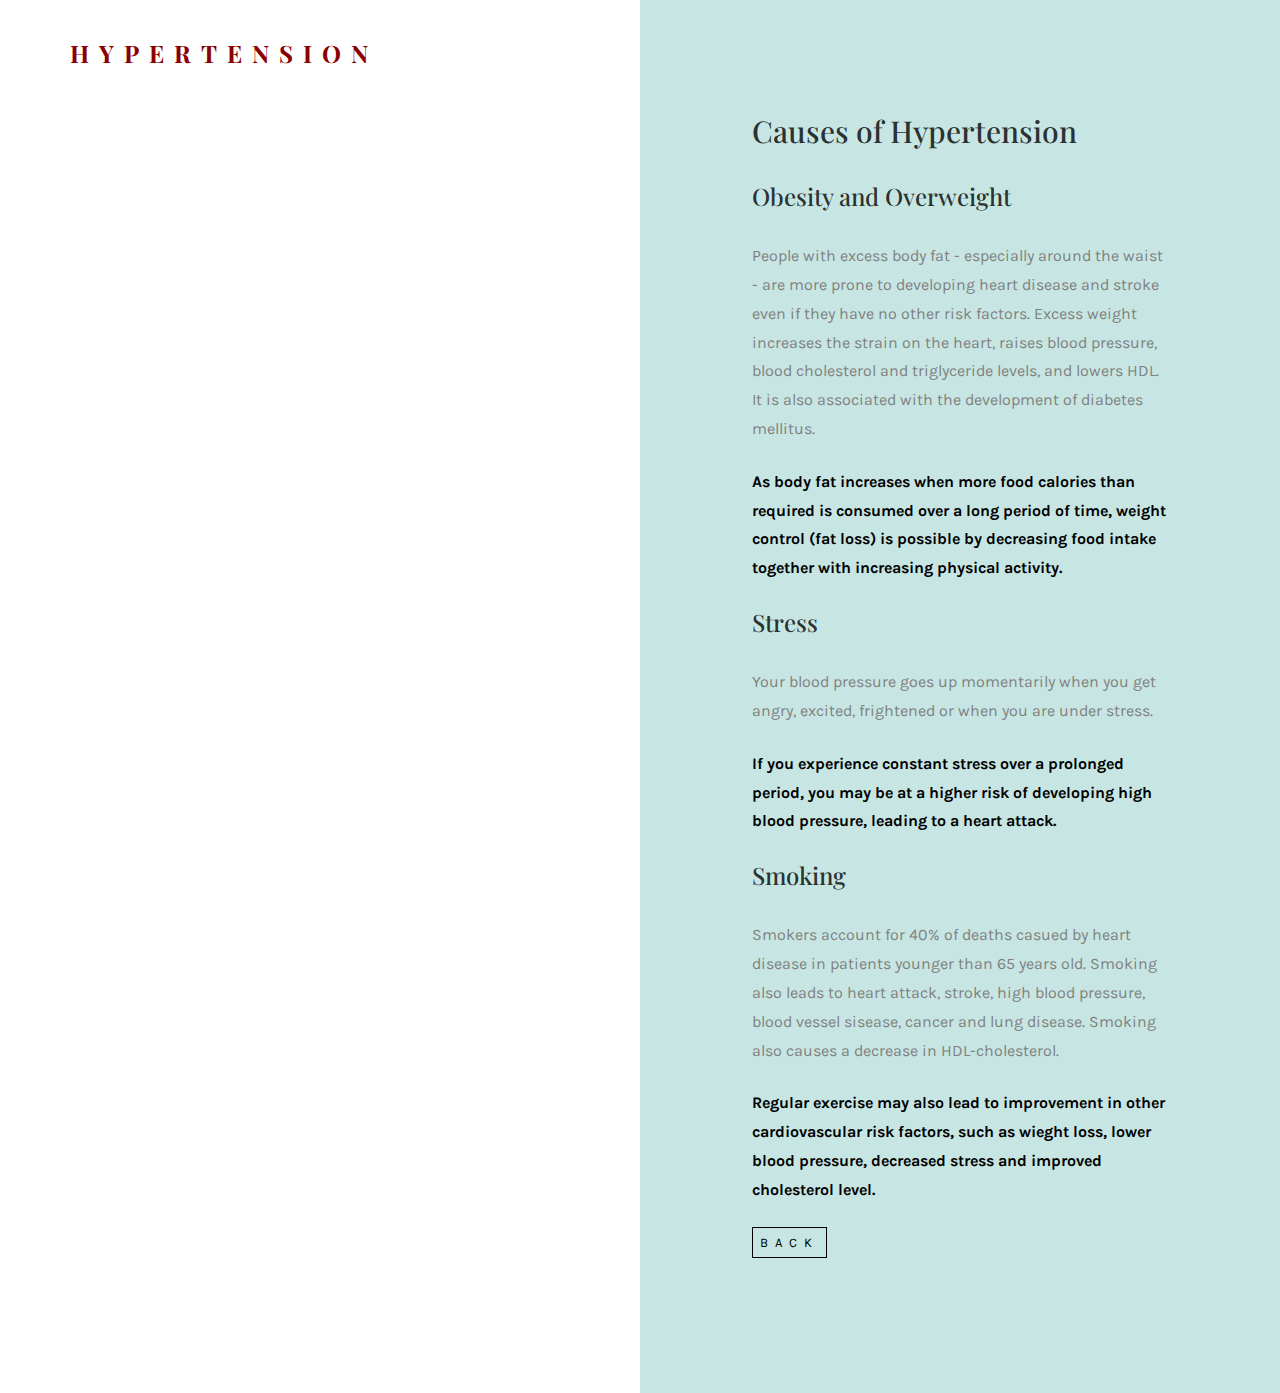
==== causes.html @ 4ec16487 "update" ====
<!DOCTYPE HTML>
<html>
	<head>
	<meta charset="utf-8">
	<meta http-equiv="X-UA-Compatible" content="IE=edge">
	<title>Hypertension</title>
	<meta name="viewport" content="width=device-width, initial-scale=1">
	<meta name="description" content="" />
	<meta name="keywords" content="" />
	<meta name="author" content="" />

  <!-- Facebook and Twitter integration -->
	<meta property="og:title" content=""/>
	<meta property="og:image" content=""/>
	<meta property="og:url" content=""/>
	<meta property="og:site_name" content=""/>
	<meta property="og:description" content=""/>
	<meta name="twitter:title" content="" />
	<meta name="twitter:image" content="" />
	<meta name="twitter:url" content="" />
	<meta name="twitter:card" content="" />

	<!-- Place favicon.ico and apple-touch-icon.png in the root directory -->
	<link rel="shortcut icon" href="favicon.ico">

	<link href="https://fonts.googleapis.com/css?family=Karla:400,700" rel="stylesheet">
	<link href="https://fonts.googleapis.com/css?family=Playfair+Display:400,400i,700" rel="stylesheet">

	<!-- Animate.css -->
	<link rel="stylesheet" href="css/animate.css">
	<!-- Icomoon Icon Fonts-->
	<link rel="stylesheet" href="css/icomoon.css">
	<!-- Bootstrap  -->
	<link rel="stylesheet" href="css/bootstrap.css">
	<!-- Owl Carousel -->
	<link rel="stylesheet" href="css/owl.carousel.min.css">
	<link rel="stylesheet" href="css/owl.theme.default.min.css">
	<!-- Magnific Popup -->
	<link rel="stylesheet" href="css/magnific-popup.css">

	<link rel="stylesheet" href="css/style.css">


	<!-- Modernizr JS -->
	<script src="js/modernizr-2.6.2.min.js"></script>
	<script src='https://d3js.org/d3.v4.min.js'></script>
	<script src="https://canvasjs.com/assets/script/canvasjs.min.js"></script>
	<script src="https://canvasjs.com/assets/script/jquery-1.11.1.min.js"></script>
	<!-- FOR IE9 below -->
	<!--[if lt IE 9]>
	<script src="js/respond.min.js"></script>
	<![endif]-->

	</head>
	<style>
	.highlight{
		font-weight: bold;
		color: black;
	}
	</style>
	<body>

	<!-- <nav id="colorlib-main-nav" role="navigation">
		<a href="#" class="js-colorlib-nav-toggle colorlib-nav-toggle active"><i></i></a>
		<div class="js-fullheight colorlib-table">
			<div class="colorlib-table-cell js-fullheight">
				<div class="row">
					<div class="col-md-12">
						<div class="form-group">
							<input type="text" class="form-control" id="search" placeholder="Enter any key to search...">
							<button type="submit" class="btn btn-primary"><i class="icon-search3"></i></button>
						</div>
					</div>
				</div>
				<div class="row">
					<div class="col-md-12">
						<ul>
							<li><a href="index.html">Home</a></li>
							<li class="active"><a href="work.html">General</a></li>
							<li><a href="blog.html">Test</a></li>
							<li><a href="about.html">About</a></li>
							<li><a href="contact.html">Contact</a></li>
						</ul>
					</div>
				</div>
				<div class="row">
					<div class="col-md-12">
						<h2 class="head-title">Hypertension</h2>
						<a href="images/work-1.jpg" class="gallery image-popup-link text-center" style="background-image: url(images2/work-1.jpg);">
							<span><i class="icon-search3"></i></span>
						</a>
						<a href="images/work-2.jpg" class="gallery image-popup-link text-center" style="background-image: url(images2/work-2.jpg);">
							<span><i class="icon-search3"></i></span>
						</a>
						<a href="images/work-3.jpg" class="gallery image-popup-link text-center" style="background-image: url(images2/work-3.jpg);">
							<span><i class="icon-search3"></i></span>
						</a>
						<a href="images/work-4.jpg" class="gallery image-popup-link text-center" style="background-image: url(images2/work-4.jpg);">
							<span><i class="icon-search3"></i></span>
						</a>
					</div>
				</div>
			</div>
		</div>
	</nav> -->

	<div id="colorlib-page">
		<header>
			<div class="container">
				<div class="row">
					<div class="col-md-12">
						<div class="colorlib-navbar-brand">
							<a class="colorlib-logo" href="index.html" style="color: rgba(139,0,0)">Hypertension</a>
						</div>
						<!-- <a href="#" class="js-colorlib-nav-toggle colorlib-nav-toggle"><i></i></a> -->
					</div>
				</div>
			</div>
		</header>

		<div class="work-single-flex js-fullheight">
			<!-- <div class="col-half js-full-height work-img" style="background-image: url(images/work-3.jpg);"></div> -->
			<div class="col-half js-full-height work-img">
				<div id="chartContainer" style="height: 60%;width: 60%; margin-top: 10%; margin-left: 20%"></div>
			</div>
			<div class="col-half js-fullheight">
				<div class="display-t js-fullheight">
					<div class="display-tc js-fullheight" style="background-color: rgba(71,171,161,0.3);">
						<div class="work-desc" >
							<h2>Causes of Hypertension</h2>
							<h3>Obesity and Overweight</h3>
							<p>People with excess body fat - especially around the waist - are more prone to developing heart disease and stroke even if they have no other risk factors. Excess weight increases the strain on the heart, raises blood pressure, blood cholesterol and triglyceride levels, and lowers HDL. It is also associated with the development of diabetes mellitus.</p>
							<p class="highlight">As body fat increases when more food calories than required is consumed over a long period of time, weight control (fat loss) is possible by decreasing food intake together with increasing physical activity.</p>
							<h3>Stress</h3>
							<p>Your blood pressure goes up momentarily when you get angry, excited, frightened or when you are under stress.</p>
							<p class="highlight">If you experience constant stress over a prolonged period, you may be at a higher risk of developing high blood pressure, leading to a heart attack.</p>
							<h3>Smoking</h3>
	            <p>Smokers account for 40% of deaths casued by heart disease in patients younger than 65 years old. Smoking also leads to heart attack, stroke, high blood pressure, blood vessel sisease, cancer and lung disease. Smoking also causes a decrease in HDL-cholesterol.</p>
	            <p class="highlight">Regular exercise may also lead to improvement in other cardiovascular risk factors, such as wieght loss, lower blood pressure, decreased stress and improved cholesterol level.</p>
							<p><a href="work.html" class="btn-preview btn-hover">Back</a></p>
						</div>
					</div>
				</div>
			</div>
		</div>

	</div>

	<!-- jQuery -->
	<script src="js/jquery.min.js"></script>
	<!-- jQuery Easing -->
	<script src="js/jquery.easing.1.3.js"></script>
	<!-- Bootstrap -->
	<script src="js/bootstrap.min.js"></script>
	<!-- Waypoints -->
	<script src="js/jquery.waypoints.min.js"></script>
	<!-- Owl Carousel -->
	<script src="js/owl.carousel.min.js"></script>
	<!-- Magnific Popup -->
	<script src="js/jquery.magnific-popup.min.js"></script>
	<script src="js/magnific-popup-options.js"></script>

	<!-- <script>
	var points = [];

		</script> -->

	<!-- Main JS (Do not remove) -->
	<script src="js/main.js"></script>

	</body>
	<script>
	// Doughnut chart
	// var doughnut = function() {


		var points = [];
		function addData(data) {
			for (var i = 0; i < data.length; i++) {
				points.push({
					// x: new Date(data[i].date),
					// y: data[i].units
				y: data[i].size, name: data[i].name
				});
			}
		}

		// Using git hub to host all the files so that it is not against the cors policy
		d3.json('https://raw.githubusercontent.com/hesterh/HCI4/master/JSON/testData3.json', addData);

	window.onload = function() {
		var chart = new CanvasJS.Chart("chartContainer", {
			//theme: "dark2",
			exportFileName: "Doughnut Chart",
			exportEnabled: false,
			animationEnabled: true,
			legend:{
				cursor: "pointer",
			itemmouseover : explodePie,
			itemmouseout : returnPie
			},
			data: [{
				type: "doughnut",
				innerRadius: 60,
				showInLegend: true,
				toolTipContent: "<b>{name}</b>: {y}%",
			indexLabel: "Year {name}",
			mouseover : explodePie,
			mouseout: returnPie,
			dataPoints: points
			}]
		});

		chart.render();
}

		// Data moves outwards
		function explodePie (e) {
			if(typeof (e.dataSeries.dataPoints[e.dataPointIndex].exploded) === "undefined" || !e.dataSeries.dataPoints[e.dataPointIndex].exploded) {
				e.dataSeries.dataPoints[e.dataPointIndex].exploded = true;
			} else {
				e.dataSeries.dataPoints[e.dataPointIndex].exploded = false;
			}
			e.chart.render();
		}

		// Data moves inwards
		function returnPie (e) {
			if(typeof (e.dataSeries.dataPoints[e.dataPointIndex].exploded) !== "undefined" || e.dataSeries.dataPoints[e.dataPointIndex].exploded) {
				e.dataSeries.dataPoints[e.dataPointIndex].exploded = false;
			} else {
				e.dataSeries.dataPoints[e.dataPointIndex].exploded = true;
			}
			e.chart.render();
		}
	// };


	// doughnut();
	</script>



</html>
---- css/icomoon.css ----
@font-face {
  font-family: 'icomoon';
  src:  url('fonts/icomoon.eot?tmere9');
  src:  url('fonts/icomoon.eot?tmere9#iefix') format('embedded-opentype'),
    url('fonts/icomoon.ttf?tmere9') format('truetype'),
    url('fonts/icomoon.woff?tmere9') format('woff'),
    url('fonts/icomoon.svg?tmere9#icomoon') format('svg');
  font-weight: normal;
  font-style: normal;
}

[class^="icon-"], [class*=" icon-"] {
  /* use !important to prevent issues with browser extensions that change fonts */
  font-family: 'icomoon' !important;
  speak: none;
  font-style: normal;
  font-weight: normal;
  font-variant: normal;
  text-transform: none;
  line-height: 1;

  /* Better Font Rendering =========== */
  -webkit-font-smoothing: antialiased;
  -moz-osx-font-smoothing: grayscale;
}

.icon-activity:before {
  content: "\e900";
}
.icon-airplay:before {
  content: "\e901";
}
.icon-alert-circle:before {
  content: "\e902";
}
.icon-alert-octagon:before {
  content: "\e903";
}
.icon-alert-triangle:before {
  content: "\e904";
}
.icon-align-center:before {
  content: "\e905";
}
.icon-align-justify:before {
  content: "\e906";
}
.icon-align-left:before {
  content: "\e907";
}
.icon-align-right:before {
  content: "\e908";
}
.icon-anchor:before {
  content: "\e909";
}
.icon-aperture:before {
  content: "\e90a";
}
.icon-arrow-down3:before {
  content: "\e90b";
}
.icon-arrow-down-circle:before {
  content: "\e90c";
}
.icon-arrow-down-left3:before {
  content: "\e90d";
}
.icon-arrow-down-right3:before {
  content: "\e90e";
}
.icon-arrow-left3:before {
  content: "\e90f";
}
.icon-arrow-left-circle:before {
  content: "\e910";
}
.icon-arrow-right3:before {
  content: "\e911";
}
.icon-arrow-right-circle:before {
  content: "\e912";
}
.icon-arrow-up3:before {
  content: "\e913";
}
.icon-arrow-up-circle:before {
  content: "\e914";
}
.icon-arrow-up-left3:before {
  content: "\e915";
}
.icon-arrow-up-right3:before {
  content: "\e916";
}
.icon-at-sign:before {
  content: "\e917";
}
.icon-award:before {
  content: "\e918";
}
.icon-bar-chart:before {
  content: "\e919";
}
.icon-bar-chart-2:before {
  content: "\e91a";
}
.icon-battery:before {
  content: "\e91b";
}
.icon-battery-charging:before {
  content: "\e91c";
}
.icon-bell2:before {
  content: "\e91d";
}
.icon-bell-off:before {
  content: "\e91e";
}
.icon-bluetooth:before {
  content: "\e91f";
}
.icon-bold2:before {
  content: "\e920";
}
.icon-book2:before {
  content: "\e921";
}
.icon-book-open:before {
  content: "\e922";
}
.icon-bookmark2:before {
  content: "\e923";
}
.icon-box:before {
  content: "\e924";
}
.icon-briefcase2:before {
  content: "\e925";
}
.icon-calendar2:before {
  content: "\e926";
}
.icon-camera2:before {
  content: "\e927";
}
.icon-camera-off:before {
  content: "\e928";
}
.icon-cast:before {
  content: "\e929";
}
.icon-check:before {
  content: "\e92a";
}
.icon-check-circle:before {
  content: "\e92b";
}
.icon-check-square:before {
  content: "\e92c";
}
.icon-chevron-down:before {
  content: "\e92d";
}
.icon-chevron-left:before {
  content: "\e92e";
}
.icon-chevron-right:before {
  content: "\e92f";
}
.icon-chevron-up:before {
  content: "\e930";
}
.icon-chevrons-down:before {
  content: "\e931";
}
.icon-chevrons-left:before {
  content: "\e932";
}
.icon-chevrons-right:before {
  content: "\e933";
}
.icon-chevrons-up:before {
  content: "\e934";
}
.icon-chrome2:before {
  content: "\e935";
}
.icon-circle:before {
  content: "\e936";
}
.icon-clipboard2:before {
  content: "\e937";
}
.icon-clock3:before {
  content: "\e938";
}
.icon-cloud2:before {
  content: "\e939";
}
.icon-cloud-drizzle:before {
  content: "\e93a";
}
.icon-cloud-lightning:before {
  content: "\e93b";
}
.icon-cloud-off:before {
  content: "\e93c";
}
.icon-cloud-rain:before {
  content: "\e93d";
}
.icon-cloud-snow:before {
  content: "\e93e";
}
.icon-code:before {
  content: "\e93f";
}
.icon-codepen2:before {
  content: "\e940";
}
.icon-command2:before {
  content: "\e941";
}
.icon-compass3:before {
  content: "\e942";
}
.icon-copy2:before {
  content: "\e943";
}
.icon-corner-down-left:before {
  content: "\e944";
}
.icon-corner-down-right:before {
  content: "\e945";
}
.icon-corner-left-down:before {
  content: "\e946";
}
.icon-corner-left-up:before {
  content: "\e947";
}
.icon-corner-right-down:before {
  content: "\e948";
}
.icon-corner-right-up:before {
  content: "\e949";
}
.icon-corner-up-left:before {
  content: "\e94a";
}
.icon-corner-up-right:before {
  content: "\e94b";
}
.icon-cpu:before {
  content: "\e94c";
}
.icon-credit-card2:before {
  content: "\e94d";
}
.icon-crop2:before {
  content: "\e94e";
}
.icon-crosshair:before {
  content: "\e94f";
}
.icon-database2:before {
  content: "\e950";
}
.icon-delete:before {
  content: "\e951";
}
.icon-disc:before {
  content: "\e952";
}
.icon-dollar-sign:before {
  content: "\e953";
}
.icon-download4:before {
  content: "\e954";
}
.icon-download-cloud:before {
  content: "\e955";
}
.icon-droplet2:before {
  content: "\e956";
}
.icon-edit:before {
  content: "\e957";
}
.icon-edit-2:before {
  content: "\e958";
}
.icon-edit-3:before {
  content: "\e959";
}
.icon-external-link:before {
  content: "\e95a";
}
.icon-eye2:before {
  content: "\e95b";
}
.icon-eye-off:before {
  content: "\e95c";
}
.icon-facebook3:before {
  content: "\e95d";
}
.icon-fast-forward:before {
  content: "\e95e";
}
.icon-feather:before {
  content: "\e95f";
}
.icon-file:before {
  content: "\e960";
}
.icon-file-minus:before {
  content: "\e961";
}
.icon-file-plus:before {
  content: "\e962";
}
.icon-file-text3:before {
  content: "\e963";
}
.icon-film2:before {
  content: "\e964";
}
.icon-filter2:before {
  content: "\e965";
}
.icon-flag2:before {
  content: "\e966";
}
.icon-folder2:before {
  content: "\e967";
}
.icon-folder-minus2:before {
  content: "\e968";
}
.icon-folder-plus2:before {
  content: "\e969";
}
.icon-git-branch:before {
  content: "\e96a";
}
.icon-git-commit:before {
  content: "\e96b";
}
.icon-git-merge:before {
  content: "\e96c";
}
.icon-git-pull-request:before {
  content: "\e96d";
}
.icon-github2:before {
  content: "\e96e";
}
.icon-gitlab:before {
  content: "\e96f";
}
.icon-globe:before {
  content: "\e970";
}
.icon-grid:before {
  content: "\e971";
}
.icon-hard-drive:before {
  content: "\e972";
}
.icon-hash:before {
  content: "\e973";
}
.icon-headphones2:before {
  content: "\e974";
}
.icon-heart2:before {
  content: "\e975";
}
.icon-help-circle:before {
  content: "\e976";
}
.icon-home4:before {
  content: "\e977";
}
.icon-image2:before {
  content: "\e978";
}
.icon-inbox:before {
  content: "\e979";
}
.icon-info2:before {
  content: "\e97a";
}
.icon-instagram2:before {
  content: "\e97b";
}
.icon-italic2:before {
  content: "\e97c";
}
.icon-layers:before {
  content: "\e97d";
}
.icon-layout:before {
  content: "\e97e";
}
.icon-life-buoy:before {
  content: "\e97f";
}
.icon-link2:before {
  content: "\e980";
}
.icon-link-2:before {
  content: "\e981";
}
.icon-linkedin3:before {
  content: "\e982";
}
.icon-list3:before {
  content: "\e983";
}
.icon-loader:before {
  content: "\e984";
}
.icon-lock2:before {
  content: "\e985";
}
.icon-log-in:before {
  content: "\e986";
}
.icon-log-out:before {
  content: "\e987";
}
.icon-mail5:before {
  content: "\e988";
}
.icon-map3:before {
  content: "\e989";
}
.icon-map-pin:before {
  content: "\e98a";
}
.icon-maximize:before {
  content: "\e98b";
}
.icon-maximize-2:before {
  content: "\e98c";
}
.icon-menu5:before {
  content: "\e98d";
}
.icon-message-circle:before {
  content: "\e98e";
}
.icon-message-square:before {
  content: "\e98f";
}
.icon-mic2:before {
  content: "\e990";
}
.icon-mic-off:before {
  content: "\e991";
}
.icon-minimize:before {
  content: "\e992";
}
.icon-minimize-2:before {
  content: "\e993";
}
.icon-minus2:before {
  content: "\e994";
}
.icon-minus-circle:before {
  content: "\e995";
}
.icon-minus-square:before {
  content: "\e996";
}
.icon-monitor:before {
  content: "\e997";
}
.icon-moon:before {
  content: "\e998";
}
.icon-more-horizontal:before {
  content: "\e999";
}
.icon-more-vertical:before {
  content: "\e99a";
}
.icon-move:before {
  content: "\e99b";
}
.icon-music2:before {
  content: "\e99c";
}
.icon-navigation:before {
  content: "\e99d";
}
.icon-navigation-2:before {
  content: "\e99e";
}
.icon-octagon:before {
  content: "\e99f";
}
.icon-package:before {
  content: "\e9a0";
}
.icon-paperclip:before {
  content: "\e9a1";
}
.icon-pause3:before {
  content: "\e9a2";
}
.icon-pause-circle:before {
  content: "\e9a3";
}
.icon-percent:before {
  content: "\e9a4";
}
.icon-phone2:before {
  content: "\e9a5";
}
.icon-phone-call:before {
  content: "\e9a6";
}
.icon-phone-forwarded:before {
  content: "\e9a7";
}
.icon-phone-incoming:before {
  content: "\e9a8";
}
.icon-phone-missed:before {
  content: "\e9a9";
}
.icon-phone-off:before {
  content: "\e9aa";
}
.icon-phone-outgoing:before {
  content: "\e9ab";
}
.icon-pie-chart2:before {
  content: "\e9ac";
}
.icon-play4:before {
  content: "\e9ad";
}
.icon-play-circle:before {
  content: "\e9ae";
}
.icon-plus2:before {
  content: "\e9af";
}
.icon-plus-circle:before {
  content: "\e9b0";
}
.icon-plus-square:before {
  content: "\e9b1";
}
.icon-pocket:before {
  content: "\e9b2";
}
.icon-power2:before {
  content: "\e9b3";
}
.icon-printer2:before {
  content: "\e9b4";
}
.icon-radio:before {
  content: "\e9b5";
}
.icon-refresh-ccw:before {
  content: "\e9b6";
}
.icon-refresh-cw:before {
  content: "\e9b7";
}
.icon-repeat:before {
  content: "\e9b8";
}
.icon-rewind:before {
  content: "\e9b9";
}
.icon-rotate-ccw:before {
  content: "\e9ba";
}
.icon-rotate-cw:before {
  content: "\e9bb";
}
.icon-rss3:before {
  content: "\e9bc";
}
.icon-save:before {
  content: "\e9bd";
}
.icon-scissors2:before {
  content: "\e9be";
}
.icon-search2:before {
  content: "\e9bf";
}
.icon-send:before {
  content: "\e9c0";
}
.icon-server:before {
  content: "\e9c1";
}
.icon-settings:before {
  content: "\e9c2";
}
.icon-share3:before {
  content: "\e9c3";
}
.icon-share-2:before {
  content: "\e9c4";
}
.icon-shield2:before {
  content: "\e9c5";
}
.icon-shield-off:before {
  content: "\e9c6";
}
.icon-shopping-bag:before {
  content: "\e9c7";
}
.icon-shopping-cart:before {
  content: "\e9c8";
}
.icon-shuffle2:before {
  content: "\e9c9";
}
.icon-sidebar:before {
  content: "\e9ca";
}
.icon-skip-back:before {
  content: "\e9cb";
}
.icon-skip-forward:before {
  content: "\e9cc";
}
.icon-slack:before {
  content: "\e9cd";
}
.icon-slash:before {
  content: "\e9ce";
}
.icon-sliders:before {
  content: "\e9cf";
}
.icon-smartphone:before {
  content: "\e9d0";
}
.icon-speaker:before {
  content: "\e9d1";
}
.icon-square:before {
  content: "\e9d2";
}
.icon-star:before {
  content: "\e9d3";
}
.icon-stop-circle:before {
  content: "\e9d4";
}
.icon-sun2:before {
  content: "\e9d5";
}
.icon-sunrise:before {
  content: "\e9d6";
}
.icon-sunset:before {
  content: "\e9d7";
}
.icon-tablet2:before {
  content: "\e9d8";
}
.icon-tag:before {
  content: "\e9d9";
}
.icon-target2:before {
  content: "\e9da";
}
.icon-terminal2:before {
  content: "\e9db";
}
.icon-thermometer:before {
  content: "\e9dc";
}
.icon-thumbs-down:before {
  content: "\e9dd";
}
.icon-thumbs-up:before {
  content: "\e9de";
}
.icon-toggle-left:before {
  content: "\e9df";
}
.icon-toggle-right:before {
  content: "\e9e0";
}
.icon-trash:before {
  content: "\e9e1";
}
.icon-trash-2:before {
  content: "\e9e2";
}
.icon-trending-down:before {
  content: "\e9e3";
}
.icon-trending-up:before {
  content: "\e9e4";
}
.icon-triangle:before {
  content: "\e9e5";
}
.icon-truck2:before {
  content: "\e9e6";
}
.icon-tv2:before {
  content: "\e9e7";
}
.icon-twitter2:before {
  content: "\e9e8";
}
.icon-type:before {
  content: "\e9e9";
}
.icon-umbrella:before {
  content: "\e9ea";
}
.icon-underline2:before {
  content: "\e9eb";
}
.icon-unlock:before {
  content: "\e9ec";
}
.icon-upload4:before {
  content: "\e9ed";
}
.icon-upload-cloud:before {
  content: "\e9ee";
}
.icon-user2:before {
  content: "\e9ef";
}
.icon-user-check2:before {
  content: "\e9f0";
}
.icon-user-minus2:before {
  content: "\e9f1";
}
.icon-user-plus2:before {
  content: "\e9f2";
}
.icon-user-x:before {
  content: "\e9f3";
}
.icon-users2:before {
  content: "\e9f4";
}
.icon-video:before {
  content: "\e9f5";
}
.icon-video-off:before {
  content: "\e9f6";
}
.icon-voicemail:before {
  content: "\e9f7";
}
.icon-volume:before {
  content: "\e9f8";
}
.icon-volume-1:before {
  content: "\e9f9";
}
.icon-volume-2:before {
  content: "\e9fa";
}
.icon-volume-x:before {
  content: "\e9fb";
}
.icon-watch:before {
  content: "\e9fc";
}
.icon-wifi:before {
  content: "\e9fd";
}
.icon-wifi-off:before {
  content: "\e9fe";
}
.icon-wind:before {
  content: "\e9ff";
}
.icon-x:before {
  content: "\ea00";
}
.icon-x-circle:before {
  content: "\ea01";
}
.icon-x-square:before {
  content: "\ea02";
}
.icon-zap:before {
  content: "\ea03";
}
.icon-zap-off:before {
  content: "\ea04";
}
.icon-zoom-in2:before {
  content: "\ea05";
}
.icon-zoom-out2:before {
  content: "\ea06";
}
.icon-times:before {
  content: "\ea07";
}
.icon-tick:before {
  content: "\ea08";
}
.icon-plus3:before {
  content: "\ea09";
}
.icon-minus3:before {
  content: "\ea0a";
}
.icon-equals:before {
  content: "\ea0b";
}
.icon-divide:before {
  content: "\ea0c";
}
.icon-chevron-right2:before {
  content: "\ea0d";
}
.icon-chevron-left2:before {
  content: "\ea0e";
}
.icon-arrow-right-thick:before {
  content: "\ea0f";
}
.icon-arrow-left-thick:before {
  content: "\ea10";
}
.icon-th-small:before {
  content: "\ea11";
}
.icon-th-menu:before {
  content: "\ea12";
}
.icon-th-list:before {
  content: "\ea13";
}
.icon-th-large:before {
  content: "\ea14";
}
.icon-home5:before {
  content: "\ea15";
}
.icon-arrow-forward:before {
  content: "\ea16";
}
.icon-arrow-back:before {
  content: "\ea17";
}
.icon-rss4:before {
  content: "\ea18";
}
.icon-location3:before {
  content: "\ea19";
}
.icon-link3:before {
  content: "\ea1a";
}
.icon-image3:before {
  content: "\ea1b";
}
.icon-arrow-up-thick:before {
  content: "\ea1c";
}
.icon-arrow-down-thick:before {
  content: "\ea1d";
}
.icon-starburst:before {
  content: "\ea1e";
}
.icon-starburst-outline:before {
  content: "\ea1f";
}
.icon-star2:before {
  content: "\ea20";
}
.icon-flow-children:before {
  content: "\ea21";
}
.icon-export:before {
  content: "\ea22";
}
.icon-delete2:before {
  content: "\ea23";
}
.icon-delete-outline:before {
  content: "\ea24";
}
.icon-cloud-storage:before {
  content: "\ea25";
}
.icon-wi-fi:before {
  content: "\ea26";
}
.icon-heart3:before {
  content: "\ea27";
}
.icon-flash:before {
  content: "\ea28";
}
.icon-cancel:before {
  content: "\ea29";
}
.icon-backspace:before {
  content: "\ea2a";
}
.icon-attachment2:before {
  content: "\ea2b";
}
.icon-arrow-move:before {
  content: "\ea2c";
}
.icon-warning2:before {
  content: "\ea2d";
}
.icon-user3:before {
  content: "\ea2e";
}
.icon-radar:before {
  content: "\ea2f";
}
.icon-lock-open:before {
  content: "\ea30";
}
.icon-lock-closed:before {
  content: "\ea31";
}
.icon-location-arrow:before {
  content: "\ea32";
}
.icon-info3:before {
  content: "\ea33";
}
.icon-user-delete:before {
  content: "\ea34";
}
.icon-user-add:before {
  content: "\ea35";
}
.icon-media-pause:before {
  content: "\ea36";
}
.icon-group:before {
  content: "\ea37";
}
.icon-chart-pie:before {
  content: "\ea38";
}
.icon-chart-line:before {
  content: "\ea39";
}
.icon-chart-bar:before {
  content: "\ea3a";
}
.icon-chart-area:before {
  content: "\ea3b";
}
.icon-video2:before {
  content: "\ea3c";
}
.icon-point-of-interest:before {
  content: "\ea3d";
}
.icon-infinity:before {
  content: "\ea3e";
}
.icon-globe2:before {
  content: "\ea3f";
}
.icon-eye3:before {
  content: "\ea40";
}
.icon-cog2:before {
  content: "\ea41";
}
.icon-camera3:before {
  content: "\ea42";
}
.icon-upload5:before {
  content: "\ea43";
}
.icon-scissors3:before {
  content: "\ea44";
}
.icon-refresh:before {
  content: "\ea45";
}
.icon-pin:before {
  content: "\ea46";
}
.icon-key3:before {
  content: "\ea47";
}
.icon-info-large:before {
  content: "\ea48";
}
.icon-eject2:before {
  content: "\ea49";
}
.icon-download5:before {
  content: "\ea4a";
}
.icon-zoom:before {
  content: "\ea4b";
}
.icon-zoom-out3:before {
  content: "\ea4c";
}
.icon-zoom-in3:before {
  content: "\ea4d";
}
.icon-sort-numerically:before {
  content: "\ea4e";
}
.icon-sort-alphabetically:before {
  content: "\ea4f";
}
.icon-input-checked:before {
  content: "\ea50";
}
.icon-calender:before {
  content: "\ea51";
}
.icon-world:before {
  content: "\ea52";
}
.icon-notes:before {
  content: "\ea53";
}
.icon-code2:before {
  content: "\ea54";
}
.icon-arrow-sync:before {
  content: "\ea55";
}
.icon-arrow-shuffle:before {
  content: "\ea56";
}
.icon-arrow-repeat:before {
  content: "\ea57";
}
.icon-arrow-minimise:before {
  content: "\ea58";
}
.icon-arrow-maximise:before {
  content: "\ea59";
}
.icon-arrow-loop:before {
  content: "\ea5a";
}
.icon-anchor2:before {
  content: "\ea5b";
}
.icon-spanner:before {
  content: "\ea5c";
}
.icon-puzzle:before {
  content: "\ea5d";
}
.icon-power3:before {
  content: "\ea5e";
}
.icon-plane:before {
  content: "\ea5f";
}
.icon-pi:before {
  content: "\ea60";
}
.icon-phone3:before {
  content: "\ea61";
}
.icon-microphone:before {
  content: "\ea62";
}
.icon-media-rewind:before {
  content: "\ea63";
}
.icon-flag3:before {
  content: "\ea64";
}
.icon-adjust-brightness:before {
  content: "\ea65";
}
.icon-waves:before {
  content: "\ea66";
}
.icon-social-twitter:before {
  content: "\ea67";
}
.icon-social-facebook:before {
  content: "\ea68";
}
.icon-social-dribbble:before {
  content: "\ea69";
}
.icon-media-stop:before {
  content: "\ea6a";
}
.icon-media-record:before {
  content: "\ea6b";
}
.icon-media-play:before {
  content: "\ea6c";
}
.icon-media-fast-forward:before {
  content: "\ea6d";
}
.icon-media-eject:before {
  content: "\ea6e";
}
.icon-social-vimeo:before {
  content: "\ea6f";
}
.icon-social-tumbler:before {
  content: "\ea70";
}
.icon-social-skype:before {
  content: "\ea71";
}
.icon-social-pinterest:before {
  content: "\ea72";
}
.icon-social-linkedin:before {
  content: "\ea73";
}
.icon-social-last-fm:before {
  content: "\ea74";
}
.icon-social-github:before {
  content: "\ea75";
}
.icon-social-flickr:before {
  content: "\ea76";
}
.icon-at:before {
  content: "\ea77";
}
.icon-times-outline:before {
  content: "\ea78";
}
.icon-plus-outline:before {
  content: "\ea79";
}
.icon-minus-outline:before {
  content: "\ea7a";
}
.icon-tick-outline:before {
  content: "\ea7b";
}
.icon-th-large-outline:before {
  content: "\ea7c";
}
.icon-equals-outline:before {
  content: "\ea7d";
}
.icon-divide-outline:before {
  content: "\ea7e";
}
.icon-chevron-right-outline:before {
  content: "\ea7f";
}
.icon-chevron-left-outline:before {
  content: "\ea80";
}
.icon-arrow-right-outline:before {
  content: "\ea81";
}
.icon-arrow-left-outline:before {
  content: "\ea82";
}
.icon-th-small-outline:before {
  content: "\ea83";
}
.icon-th-menu-outline:before {
  content: "\ea84";
}
.icon-th-list-outline:before {
  content: "\ea85";
}
.icon-news:before {
  content: "\ea86";
}
.icon-home-outline:before {
  content: "\ea87";
}
.icon-arrow-up-outline:before {
  content: "\ea88";
}
.icon-arrow-forward-outline:before {
  content: "\ea89";
}
.icon-arrow-down-outline:before {
  content: "\ea8a";
}
.icon-arrow-back-outline:before {
  content: "\ea8b";
}
.icon-trash2:before {
  content: "\ea8c";
}
.icon-rss-outline:before {
  content: "\ea8d";
}
.icon-message:before {
  content: "\ea8e";
}
.icon-location-outline:before {
  content: "\ea8f";
}
.icon-link-outline:before {
  content: "\ea90";
}
.icon-image-outline:before {
  content: "\ea91";
}
.icon-export-outline:before {
  content: "\ea92";
}
.icon-cross2:before {
  content: "\ea93";
}
.icon-wi-fi-outline:before {
  content: "\ea94";
}
.icon-star-outline:before {
  content: "\ea95";
}
.icon-media-pause-outline:before {
  content: "\ea96";
}
.icon-mail6:before {
  content: "\ea97";
}
.icon-heart-outline:before {
  content: "\ea98";
}
.icon-flash-outline:before {
  content: "\ea99";
}
.icon-cancel-outline:before {
  content: "\ea9a";
}
.icon-beaker:before {
  content: "\ea9b";
}
.icon-arrow-move-outline:before {
  content: "\ea9c";
}
.icon-watch2:before {
  content: "\ea9d";
}
.icon-warning-outline:before {
  content: "\ea9e";
}
.icon-time:before {
  content: "\ea9f";
}
.icon-radar-outline:before {
  content: "\eaa0";
}
.icon-lock-open-outline:before {
  content: "\eaa1";
}
.icon-location-arrow-outline:before {
  content: "\eaa2";
}
.icon-info-outline:before {
  content: "\eaa3";
}
.icon-backspace-outline:before {
  content: "\eaa4";
}
.icon-attachment-outline:before {
  content: "\eaa5";
}
.icon-user-outline:before {
  content: "\eaa6";
}
.icon-user-delete-outline:before {
  content: "\eaa7";
}
.icon-user-add-outline:before {
  content: "\eaa8";
}
.icon-lock-closed-outline:before {
  content: "\eaa9";
}
.icon-group-outline:before {
  content: "\eaaa";
}
.icon-chart-pie-outline:before {
  content: "\eaab";
}
.icon-chart-line-outline:before {
  content: "\eaac";
}
.icon-chart-bar-outline:before {
  content: "\eaad";
}
.icon-chart-area-outline:before {
  content: "\eaae";
}
.icon-video-outline:before {
  content: "\eaaf";
}
.icon-point-of-interest-outline:before {
  content: "\eab0";
}
.icon-map4:before {
  content: "\eab1";
}
.icon-key-outline:before {
  content: "\eab2";
}
.icon-infinity-outline:before {
  content: "\eab3";
}
.icon-globe-outline:before {
  content: "\eab4";
}
.icon-eye-outline:before {
  content: "\eab5";
}
.icon-cog-outline:before {
  content: "\eab6";
}
.icon-camera-outline:before {
  content: "\eab7";
}
.icon-upload-outline:before {
  content: "\eab8";
}
.icon-support:before {
  content: "\eab9";
}
.icon-scissors-outline:before {
  content: "\eaba";
}
.icon-refresh-outline:before {
  content: "\eabb";
}
.icon-info-large-outline:before {
  content: "\eabc";
}
.icon-eject-outline:before {
  content: "\eabd";
}
.icon-download-outline:before {
  content: "\eabe";
}
.icon-battery-mid:before {
  content: "\eabf";
}
.icon-battery-low:before {
  content: "\eac0";
}
.icon-battery-high:before {
  content: "\eac1";
}
.icon-zoom-outline:before {
  content: "\eac2";
}
.icon-zoom-out-outline:before {
  content: "\eac3";
}
.icon-zoom-in-outline:before {
  content: "\eac4";
}
.icon-tag2:before {
  content: "\eac5";
}
.icon-tabs-outline:before {
  content: "\eac6";
}
.icon-pin-outline:before {
  content: "\eac7";
}
.icon-message-typing:before {
  content: "\eac8";
}
.icon-directions:before {
  content: "\eac9";
}
.icon-battery-full:before {
  content: "\eaca";
}
.icon-battery-charge:before {
  content: "\eacb";
}
.icon-pipette:before {
  content: "\eacc";
}
.icon-pencil3:before {
  content: "\eacd";
}
.icon-folder3:before {
  content: "\eace";
}
.icon-folder-delete:before {
  content: "\eacf";
}
.icon-folder-add:before {
  content: "\ead0";
}
.icon-edit2:before {
  content: "\ead1";
}
.icon-document:before {
  content: "\ead2";
}
.icon-document-delete:before {
  content: "\ead3";
}
.icon-document-add:before {
  content: "\ead4";
}
.icon-brush:before {
  content: "\ead5";
}
.icon-thumbs-up2:before {
  content: "\ead6";
}
.icon-thumbs-down2:before {
  content: "\ead7";
}
.icon-pen2:before {
  content: "\ead8";
}
.icon-sort-numerically-outline:before {
  content: "\ead9";
}
.icon-sort-alphabetically-outline:before {
  content: "\eada";
}
.icon-social-last-fm-circular:before {
  content: "\eadb";
}
.icon-social-github-circular:before {
  content: "\eadc";
}
.icon-compass4:before {
  content: "\eadd";
}
.icon-bookmark3:before {
  content: "\eade";
}
.icon-input-checked-outline:before {
  content: "\eadf";
}
.icon-code-outline:before {
  content: "\eae0";
}
.icon-calender-outline:before {
  content: "\eae1";
}
.icon-business-card:before {
  content: "\eae2";
}
.icon-arrow-up4:before {
  content: "\eae3";
}
.icon-arrow-sync-outline:before {
  content: "\eae4";
}
.icon-arrow-right4:before {
  content: "\eae5";
}
.icon-arrow-repeat-outline:before {
  content: "\eae6";
}
.icon-arrow-loop-outline:before {
  content: "\eae7";
}
.icon-arrow-left4:before {
  content: "\eae8";
}
.icon-flow-switch:before {
  content: "\eae9";
}
.icon-flow-parallel:before {
  content: "\eaea";
}
.icon-flow-merge:before {
  content: "\eaeb";
}
.icon-document-text:before {
  content: "\eaec";
}
.icon-clipboard3:before {
  content: "\eaed";
}
.icon-calculator2:before {
  content: "\eaee";
}
.icon-arrow-minimise-outline:before {
  content: "\eaef";
}
.icon-arrow-maximise-outline:before {
  content: "\eaf0";
}
.icon-arrow-down4:before {
  content: "\eaf1";
}
.icon-gift2:before {
  content: "\eaf2";
}
.icon-film3:before {
  content: "\eaf3";
}
.icon-database3:before {
  content: "\eaf4";
}
.icon-bell3:before {
  content: "\eaf5";
}
.icon-anchor-outline:before {
  content: "\eaf6";
}
.icon-adjust-contrast:before {
  content: "\eaf7";
}
.icon-world-outline:before {
  content: "\eaf8";
}
.icon-shopping-bag2:before {
  content: "\eaf9";
}
.icon-power-outline:before {
  content: "\eafa";
}
.icon-notes-outline:before {
  content: "\eafb";
}
.icon-device-tablet:before {
  content: "\eafc";
}
.icon-device-phone:before {
  content: "\eafd";
}
.icon-device-laptop:before {
  content: "\eafe";
}
.icon-device-desktop:before {
  content: "\eaff";
}
.icon-briefcase3:before {
  content: "\eb00";
}
.icon-stopwatch2:before {
  content: "\eb01";
}
.icon-spanner-outline:before {
  content: "\eb02";
}
.icon-puzzle-outline:before {
  content: "\eb03";
}
.icon-printer3:before {
  content: "\eb04";
}
.icon-pi-outline:before {
  content: "\eb05";
}
.icon-lightbulb:before {
  content: "\eb06";
}
.icon-flag-outline:before {
  content: "\eb07";
}
.icon-contacts:before {
  content: "\eb08";
}
.icon-archive:before {
  content: "\eb09";
}
.icon-weather-stormy:before {
  content: "\eb0a";
}
.icon-weather-shower:before {
  content: "\eb0b";
}
.icon-weather-partly-sunny:before {
  content: "\eb0c";
}
.icon-weather-downpour:before {
  content: "\eb0d";
}
.icon-weather-cloudy:before {
  content: "\eb0e";
}
.icon-plane-outline:before {
  content: "\eb0f";
}
.icon-phone-outline:before {
  content: "\eb10";
}
.icon-microphone-outline:before {
  content: "\eb11";
}
.icon-weather-windy:before {
  content: "\eb12";
}
.icon-weather-windy-cloudy:before {
  content: "\eb13";
}
.icon-weather-sunny:before {
  content: "\eb14";
}
.icon-weather-snow:before {
  content: "\eb15";
}
.icon-weather-night:before {
  content: "\eb16";
}
.icon-media-stop-outline:before {
  content: "\eb17";
}
.icon-media-rewind-outline:before {
  content: "\eb18";
}
.icon-media-record-outline:before {
  content: "\eb19";
}
.icon-media-play-outline:before {
  content: "\eb1a";
}
.icon-media-fast-forward-outline:before {
  content: "\eb1b";
}
.icon-media-eject-outline:before {
  content: "\eb1c";
}
.icon-wine:before {
  content: "\eb1d";
}
.icon-waves-outline:before {
  content: "\eb1e";
}
.icon-ticket2:before {
  content: "\eb1f";
}
.icon-tags:before {
  content: "\eb20";
}
.icon-plug:before {
  content: "\eb21";
}
.icon-headphones3:before {
  content: "\eb22";
}
.icon-credit-card3:before {
  content: "\eb23";
}
.icon-coffee:before {
  content: "\eb24";
}
.icon-book3:before {
  content: "\eb25";
}
.icon-beer:before {
  content: "\eb26";
}
.icon-volume2:before {
  content: "\eb27";
}
.icon-volume-up:before {
  content: "\eb28";
}
.icon-volume-mute3:before {
  content: "\eb29";
}
.icon-volume-down:before {
  content: "\eb2a";
}
.icon-social-vimeo-circular:before {
  content: "\eb2b";
}
.icon-social-twitter-circular:before {
  content: "\eb2c";
}
.icon-social-pinterest-circular:before {
  content: "\eb2d";
}
.icon-social-linkedin-circular:before {
  content: "\eb2e";
}
.icon-social-facebook-circular:before {
  content: "\eb2f";
}
.icon-social-dribbble-circular:before {
  content: "\eb30";
}
.icon-tree2:before {
  content: "\eb31";
}
.icon-thermometer2:before {
  content: "\eb32";
}
.icon-social-tumbler-circular:before {
  content: "\eb33";
}
.icon-social-skype-outline:before {
  content: "\eb34";
}
.icon-social-flickr-circular:before {
  content: "\eb35";
}
.icon-social-at-circular:before {
  content: "\eb36";
}
.icon-shopping-cart2:before {
  content: "\eb37";
}
.icon-messages:before {
  content: "\eb38";
}
.icon-leaf2:before {
  content: "\eb39";
}
.icon-feather2:before {
  content: "\eb3a";
}
.icon-box2:before {
  content: "\eb3b";
}
.icon-write:before {
  content: "\eb3c";
}
.icon-clock4:before {
  content: "\eb3d";
}
.icon-reply2:before {
  content: "\eb3e";
}
.icon-reply-all:before {
  content: "\eb3f";
}
.icon-forward4:before {
  content: "\eb40";
}
.icon-flag4:before {
  content: "\eb41";
}
.icon-search3:before {
  content: "\eb42";
}
.icon-trash3:before {
  content: "\eb43";
}
.icon-envelope:before {
  content: "\eb44";
}
.icon-bubble3:before {
  content: "\eb45";
}
.icon-bubbles5:before {
  content: "\eb46";
}
.icon-user4:before {
  content: "\eb47";
}
.icon-users3:before {
  content: "\eb48";
}
.icon-cloud3:before {
  content: "\eb49";
}
.icon-download6:before {
  content: "\eb4a";
}
.icon-upload6:before {
  content: "\eb4b";
}
.icon-rain:before {
  content: "\eb4c";
}
.icon-sun3:before {
  content: "\eb4d";
}
.icon-moon2:before {
  content: "\eb4e";
}
.icon-bell4:before {
  content: "\eb4f";
}
.icon-folder4:before {
  content: "\eb50";
}
.icon-pin2:before {
  content: "\eb51";
}
.icon-sound:before {
  content: "\eb52";
}
.icon-microphone2:before {
  content: "\eb53";
}
.icon-camera4:before {
  content: "\eb54";
}
.icon-image4:before {
  content: "\eb55";
}
.icon-cog3:before {
  content: "\eb56";
}
.icon-calendar3:before {
  content: "\eb57";
}
.icon-book4:before {
  content: "\eb58";
}
.icon-map-marker:before {
  content: "\eb59";
}
.icon-store:before {
  content: "\eb5a";
}
.icon-support2:before {
  content: "\eb5b";
}
.icon-tag3:before {
  content: "\eb5c";
}
.icon-heart4:before {
  content: "\eb5d";
}
.icon-video-camera2:before {
  content: "\eb5e";
}
.icon-trophy2:before {
  content: "\eb5f";
}
.icon-cart2:before {
  content: "\eb60";
}
.icon-eye4:before {
  content: "\eb61";
}
.icon-cancel2:before {
  content: "\eb62";
}
.icon-chart:before {
  content: "\eb63";
}
.icon-target3:before {
  content: "\eb64";
}
.icon-printer4:before {
  content: "\eb65";
}
.icon-location4:before {
  content: "\eb66";
}
.icon-bookmark4:before {
  content: "\eb67";
}
.icon-monitor2:before {
  content: "\eb68";
}
.icon-cross3:before {
  content: "\eb69";
}
.icon-plus4:before {
  content: "\eb6a";
}
.icon-left:before {
  content: "\eb6b";
}
.icon-up:before {
  content: "\eb6c";
}
.icon-browser:before {
  content: "\eb6d";
}
.icon-windows2:before {
  content: "\eb6e";
}
.icon-switch2:before {
  content: "\eb6f";
}
.icon-dashboard:before {
  content: "\eb70";
}
.icon-play5:before {
  content: "\eb71";
}
.icon-fast-forward2:before {
  content: "\eb72";
}
.icon-next3:before {
  content: "\eb73";
}
.icon-refresh2:before {
  content: "\eb74";
}
.icon-film4:before {
  content: "\eb75";
}
.icon-home6:before {
  content: "\eb76";
}
.icon-home:before {
  content: "\eb77";
}
.icon-home2:before {
  content: "\eb78";
}
.icon-home3:before {
  content: "\eb79";
}
.icon-office:before {
  content: "\eb7a";
}
.icon-newspaper:before {
  content: "\eb7b";
}
.icon-pencil:before {
  content: "\eb7c";
}
.icon-pencil2:before {
  content: "\eb7d";
}
.icon-quill:before {
  content: "\eb7e";
}
.icon-pen:before {
  content: "\eb7f";
}
.icon-blog:before {
  content: "\eb80";
}
.icon-eyedropper:before {
  content: "\eb81";
}
.icon-droplet:before {
  content: "\eb82";
}
.icon-paint-format:before {
  content: "\eb83";
}
.icon-image:before {
  content: "\eb84";
}
.icon-images:before {
  content: "\eb85";
}
.icon-camera:before {
  content: "\eb86";
}
.icon-headphones:before {
  content: "\eb87";
}
.icon-music:before {
  content: "\eb88";
}
.icon-play:before {
  content: "\eb89";
}
.icon-film:before {
  content: "\eb8a";
}
.icon-video-camera:before {
  content: "\eb8b";
}
.icon-dice:before {
  content: "\eb8c";
}
.icon-pacman:before {
  content: "\eb8d";
}
.icon-spades:before {
  content: "\eb8e";
}
.icon-clubs:before {
  content: "\eb8f";
}
.icon-diamonds:before {
  content: "\eb90";
}
.icon-bullhorn:before {
  content: "\eb91";
}
.icon-connection:before {
  content: "\eb92";
}
.icon-podcast:before {
  content: "\eb93";
}
.icon-feed:before {
  content: "\eb94";
}
.icon-mic:before {
  content: "\eb95";
}
.icon-book:before {
  content: "\eb96";
}
.icon-books:before {
  content: "\eb97";
}
.icon-library:before {
  content: "\eb98";
}
.icon-file-text:before {
  content: "\eb99";
}
.icon-profile:before {
  content: "\eb9a";
}
.icon-file-empty:before {
  content: "\eb9b";
}
.icon-files-empty:before {
  content: "\eb9c";
}
.icon-file-text2:before {
  content: "\eb9d";
}
.icon-file-picture:before {
  content: "\eb9e";
}
.icon-file-music:before {
  content: "\eb9f";
}
.icon-file-play:before {
  content: "\eba0";
}
.icon-file-video:before {
  content: "\eba1";
}
.icon-file-zip:before {
  content: "\eba2";
}
.icon-copy:before {
  content: "\eba3";
}
.icon-paste:before {
  content: "\eba4";
}
.icon-stack:before {
  content: "\eba5";
}
.icon-folder:before {
  content: "\eba6";
}
.icon-folder-open:before {
  content: "\eba7";
}
.icon-folder-plus:before {
  content: "\eba8";
}
.icon-folder-minus:before {
  content: "\eba9";
}
.icon-folder-download:before {
  content: "\ebaa";
}
.icon-folder-upload:before {
  content: "\ebab";
}
.icon-price-tag:before {
  content: "\ebac";
}
.icon-price-tags:before {
  content: "\ebad";
}
.icon-barcode:before {
  content: "\ebae";
}
.icon-qrcode:before {
  content: "\ebaf";
}
.icon-ticket:before {
  content: "\ebb0";
}
.icon-cart:before {
  content: "\ebb1";
}
.icon-coin-dollar:before {
  content: "\ebb2";
}
.icon-coin-euro:before {
  content: "\ebb3";
}
.icon-coin-pound:before {
  content: "\ebb4";
}
.icon-coin-yen:before {
  content: "\ebb5";
}
.icon-credit-card:before {
  content: "\ebb6";
}
.icon-calculator:before {
  content: "\ebb7";
}
.icon-lifebuoy:before {
  content: "\ebb8";
}
.icon-phone:before {
  content: "\ebb9";
}
.icon-phone-hang-up:before {
  content: "\ebba";
}
.icon-address-book:before {
  content: "\ebbb";
}
.icon-envelop:before {
  content: "\ebbc";
}
.icon-pushpin:before {
  content: "\ebbd";
}
.icon-location:before {
  content: "\ebbe";
}
.icon-location2:before {
  content: "\ebbf";
}
.icon-compass:before {
  content: "\ebc0";
}
.icon-compass2:before {
  content: "\ebc1";
}
.icon-map:before {
  content: "\ebc2";
}
.icon-map2:before {
  content: "\ebc3";
}
.icon-history:before {
  content: "\ebc4";
}
.icon-clock:before {
  content: "\ebc5";
}
.icon-clock2:before {
  content: "\ebc6";
}
.icon-alarm:before {
  content: "\ebc7";
}
.icon-bell:before {
  content: "\ebc8";
}
.icon-stopwatch:before {
  content: "\ebc9";
}
.icon-calendar:before {
  content: "\ebca";
}
.icon-printer:before {
  content: "\ebcb";
}
.icon-keyboard:before {
  content: "\ebcc";
}
.icon-display:before {
  content: "\ebcd";
}
.icon-laptop:before {
  content: "\ebce";
}
.icon-mobile:before {
  content: "\ebcf";
}
.icon-mobile2:before {
  content: "\ebd0";
}
.icon-tablet:before {
  content: "\ebd1";
}
.icon-tv:before {
  content: "\ebd2";
}
.icon-drawer:before {
  content: "\ebd3";
}
.icon-drawer2:before {
  content: "\ebd4";
}
.icon-box-add:before {
  content: "\ebd5";
}
.icon-box-remove:before {
  content: "\ebd6";
}
.icon-download:before {
  content: "\ebd7";
}
.icon-upload:before {
  content: "\ebd8";
}
.icon-floppy-disk:before {
  content: "\ebd9";
}
.icon-drive:before {
  content: "\ebda";
}
.icon-database:before {
  content: "\ebdb";
}
.icon-undo:before {
  content: "\ebdc";
}
.icon-redo:before {
  content: "\ebdd";
}
.icon-undo2:before {
  content: "\ebde";
}
.icon-redo2:before {
  content: "\ebdf";
}
.icon-forward:before {
  content: "\ebe0";
}
.icon-reply:before {
  content: "\ebe1";
}
.icon-bubble:before {
  content: "\ebe2";
}
.icon-bubbles:before {
  content: "\ebe3";
}
.icon-bubbles2:before {
  content: "\ebe4";
}
.icon-bubble2:before {
  content: "\ebe5";
}
.icon-bubbles3:before {
  content: "\ebe6";
}
.icon-bubbles4:before {
  content: "\ebe7";
}
.icon-user:before {
  content: "\ebe8";
}
.icon-users:before {
  content: "\ebe9";
}
.icon-user-plus:before {
  content: "\ebea";
}
.icon-user-minus:before {
  content: "\ebeb";
}
.icon-user-check:before {
  content: "\ebec";
}
.icon-user-tie:before {
  content: "\ebed";
}
.icon-quotes-left:before {
  content: "\ebee";
}
.icon-quotes-right:before {
  content: "\ebef";
}
.icon-hour-glass:before {
  content: "\ebf0";
}
.icon-spinner:before {
  content: "\ebf1";
}
.icon-spinner2:before {
  content: "\ebf2";
}
.icon-spinner3:before {
  content: "\ebf3";
}
.icon-spinner4:before {
  content: "\ebf4";
}
.icon-spinner5:before {
  content: "\ebf5";
}
.icon-spinner6:before {
  content: "\ebf6";
}
.icon-spinner7:before {
  content: "\ebf7";
}
.icon-spinner8:before {
  content: "\ebf8";
}
.icon-spinner9:before {
  content: "\ebf9";
}
.icon-spinner10:before {
  content: "\ebfa";
}
.icon-spinner11:before {
  content: "\ebfb";
}
.icon-binoculars:before {
  content: "\ebfc";
}
.icon-search:before {
  content: "\ebfd";
}
.icon-zoom-in:before {
  content: "\ebfe";
}
.icon-zoom-out:before {
  content: "\ebff";
}
.icon-enlarge:before {
  content: "\ec00";
}
.icon-shrink:before {
  content: "\ec01";
}
.icon-enlarge2:before {
  content: "\ec02";
}
.icon-shrink2:before {
  content: "\ec03";
}
.icon-key:before {
  content: "\ec04";
}
.icon-key2:before {
  content: "\ec05";
}
.icon-lock:before {
  content: "\ec06";
}
.icon-unlocked:before {
  content: "\ec07";
}
.icon-wrench:before {
  content: "\ec08";
}
.icon-equalizer:before {
  content: "\ec09";
}
.icon-equalizer2:before {
  content: "\ec0a";
}
.icon-cog:before {
  content: "\ec0b";
}
.icon-cogs:before {
  content: "\ec0c";
}
.icon-hammer:before {
  content: "\ec0d";
}
.icon-magic-wand:before {
  content: "\ec0e";
}
.icon-aid-kit:before {
  content: "\ec0f";
}
.icon-bug:before {
  content: "\ec10";
}
.icon-pie-chart:before {
  content: "\ec11";
}
.icon-stats-dots:before {
  content: "\ec12";
}
.icon-stats-bars:before {
  content: "\ec13";
}
.icon-stats-bars2:before {
  content: "\ec14";
}
.icon-trophy:before {
  content: "\ec15";
}
.icon-gift:before {
  content: "\ec16";
}
.icon-glass:before {
  content: "\ec17";
}
.icon-glass2:before {
  content: "\ec18";
}
.icon-mug:before {
  content: "\ec19";
}
.icon-spoon-knife:before {
  content: "\ec1a";
}
.icon-leaf:before {
  content: "\ec1b";
}
.icon-rocket:before {
  content: "\ec1c";
}
.icon-meter:before {
  content: "\ec1d";
}
.icon-meter2:before {
  content: "\ec1e";
}
.icon-hammer2:before {
  content: "\ec1f";
}
.icon-fire:before {
  content: "\ec20";
}
.icon-lab:before {
  content: "\ec21";
}
.icon-magnet:before {
  content: "\ec22";
}
.icon-bin:before {
  content: "\ec23";
}
.icon-bin2:before {
  content: "\ec24";
}
.icon-briefcase:before {
  content: "\ec25";
}
.icon-airplane:before {
  content: "\ec26";
}
.icon-truck:before {
  content: "\ec27";
}
.icon-road:before {
  content: "\ec28";
}
.icon-accessibility:before {
  content: "\ec29";
}
.icon-target:before {
  content: "\ec2a";
}
.icon-shield:before {
  content: "\ec2b";
}
.icon-power:before {
  content: "\ec2c";
}
.icon-switch:before {
  content: "\ec2d";
}
.icon-power-cord:before {
  content: "\ec2e";
}
.icon-clipboard:before {
  content: "\ec2f";
}
.icon-list-numbered:before {
  content: "\ec30";
}
.icon-list:before {
  content: "\ec31";
}
.icon-list2:before {
  content: "\ec32";
}
.icon-tree:before {
  content: "\ec33";
}
.icon-menu:before {
  content: "\ec34";
}
.icon-menu2:before {
  content: "\ec35";
}
.icon-menu3:before {
  content: "\ec36";
}
.icon-menu4:before {
  content: "\ec37";
}
.icon-cloud:before {
  content: "\ec38";
}
.icon-cloud-download:before {
  content: "\ec39";
}
.icon-cloud-upload:before {
  content: "\ec3a";
}
.icon-cloud-check:before {
  content: "\ec3b";
}
.icon-download2:before {
  content: "\ec3c";
}
.icon-upload2:before {
  content: "\ec3d";
}
.icon-download3:before {
  content: "\ec3e";
}
.icon-upload3:before {
  content: "\ec3f";
}
.icon-sphere:before {
  content: "\ec40";
}
.icon-earth:before {
  content: "\ec41";
}
.icon-link:before {
  content: "\ec42";
}
.icon-flag:before {
  content: "\ec43";
}
.icon-attachment:before {
  content: "\ec44";
}
.icon-eye:before {
  content: "\ec45";
}
.icon-eye-plus:before {
  content: "\ec46";
}
.icon-eye-minus:before {
  content: "\ec47";
}
.icon-eye-blocked:before {
  content: "\ec48";
}
.icon-bookmark:before {
  content: "\ec49";
}
.icon-bookmarks:before {
  content: "\ec4a";
}
.icon-sun:before {
  content: "\ec4b";
}
.icon-contrast:before {
  content: "\ec4c";
}
.icon-brightness-contrast:before {
  content: "\ec4d";
}
.icon-star-empty:before {
  content: "\ec4e";
}
.icon-star-half:before {
  content: "\ec4f";
}
.icon-star-full:before {
  content: "\ec50";
}
.icon-heart:before {
  content: "\ec51";
}
.icon-heart-broken:before {
  content: "\ec52";
}
.icon-man:before {
  content: "\ec53";
}
.icon-woman:before {
  content: "\ec54";
}
.icon-man-woman:before {
  content: "\ec55";
}
.icon-happy:before {
  content: "\ec56";
}
.icon-happy2:before {
  content: "\ec57";
}
.icon-smile:before {
  content: "\ec58";
}
.icon-smile2:before {
  content: "\ec59";
}
.icon-tongue:before {
  content: "\ec5a";
}
.icon-tongue2:before {
  content: "\ec5b";
}
.icon-sad:before {
  content: "\ec5c";
}
.icon-sad2:before {
  content: "\ec5d";
}
.icon-wink:before {
  content: "\ec5e";
}
.icon-wink2:before {
  content: "\ec5f";
}
.icon-grin:before {
  content: "\ec60";
}
.icon-grin2:before {
  content: "\ec61";
}
.icon-cool:before {
  content: "\ec62";
}
.icon-cool2:before {
  content: "\ec63";
}
.icon-angry:before {
  content: "\ec64";
}
.icon-angry2:before {
  content: "\ec65";
}
.icon-evil:before {
  content: "\ec66";
}
.icon-evil2:before {
  content: "\ec67";
}
.icon-shocked:before {
  content: "\ec68";
}
.icon-shocked2:before {
  content: "\ec69";
}
.icon-baffled:before {
  content: "\ec6a";
}
.icon-baffled2:before {
  content: "\ec6b";
}
.icon-confused:before {
  content: "\ec6c";
}
.icon-confused2:before {
  content: "\ec6d";
}
.icon-neutral:before {
  content: "\ec6e";
}
.icon-neutral2:before {
  content: "\ec6f";
}
.icon-hipster:before {
  content: "\ec70";
}
.icon-hipster2:before {
  content: "\ec71";
}
.icon-wondering:before {
  content: "\ec72";
}
.icon-wondering2:before {
  content: "\ec73";
}
.icon-sleepy:before {
  content: "\ec74";
}
.icon-sleepy2:before {
  content: "\ec75";
}
.icon-frustrated:before {
  content: "\ec76";
}
.icon-frustrated2:before {
  content: "\ec77";
}
.icon-crying:before {
  content: "\ec78";
}
.icon-crying2:before {
  content: "\ec79";
}
.icon-point-up:before {
  content: "\ec7a";
}
.icon-point-right:before {
  content: "\ec7b";
}
.icon-point-down:before {
  content: "\ec7c";
}
.icon-point-left:before {
  content: "\ec7d";
}
.icon-warning:before {
  content: "\ec7e";
}
.icon-notification:before {
  content: "\ec7f";
}
.icon-question:before {
  content: "\ec80";
}
.icon-plus:before {
  content: "\ec81";
}
.icon-minus:before {
  content: "\ec82";
}
.icon-info:before {
  content: "\ec83";
}
.icon-cancel-circle:before {
  content: "\ec84";
}
.icon-blocked:before {
  content: "\ec85";
}
.icon-cross:before {
  content: "\ec86";
}
.icon-checkmark:before {
  content: "\ec87";
}
.icon-checkmark2:before {
  content: "\ec88";
}
.icon-spell-check:before {
  content: "\ec89";
}
.icon-enter:before {
  content: "\ec8a";
}
.icon-exit:before {
  content: "\ec8b";
}
.icon-play2:before {
  content: "\ec8c";
}
.icon-pause:before {
  content: "\ec8d";
}
.icon-stop:before {
  content: "\ec8e";
}
.icon-previous:before {
  content: "\ec8f";
}
.icon-next:before {
  content: "\ec90";
}
.icon-backward:before {
  content: "\ec91";
}
.icon-forward2:before {
  content: "\ec92";
}
.icon-play3:before {
  content: "\ec93";
}
.icon-pause2:before {
  content: "\ec94";
}
.icon-stop2:before {
  content: "\ec95";
}
.icon-backward2:before {
  content: "\ec96";
}
.icon-forward3:before {
  content: "\ec97";
}
.icon-first:before {
  content: "\ec98";
}
.icon-last:before {
  content: "\ec99";
}
.icon-previous2:before {
  content: "\ec9a";
}
.icon-next2:before {
  content: "\ec9b";
}
.icon-eject:before {
  content: "\ec9c";
}
.icon-volume-high:before {
  content: "\ec9d";
}
.icon-volume-medium:before {
  content: "\ec9e";
}
.icon-volume-low:before {
  content: "\ec9f";
}
.icon-volume-mute:before {
  content: "\eca0";
}
.icon-volume-mute2:before {
  content: "\eca1";
}
.icon-volume-increase:before {
  content: "\eca2";
}
.icon-volume-decrease:before {
  content: "\eca3";
}
.icon-loop:before {
  content: "\eca4";
}
.icon-loop2:before {
  content: "\eca5";
}
.icon-infinite:before {
  content: "\eca6";
}
.icon-shuffle:before {
  content: "\eca7";
}
.icon-arrow-up-left:before {
  content: "\eca8";
}
.icon-arrow-up:before {
  content: "\eca9";
}
.icon-arrow-up-right:before {
  content: "\ecaa";
}
.icon-arrow-right:before {
  content: "\ecab";
}
.icon-arrow-down-right:before {
  content: "\ecac";
}
.icon-arrow-down:before {
  content: "\ecad";
}
.icon-arrow-down-left:before {
  content: "\ecae";
}
.icon-arrow-left:before {
  content: "\ecaf";
}
.icon-arrow-up-left2:before {
  content: "\ecb0";
}
.icon-arrow-up2:before {
  content: "\ecb1";
}
.icon-arrow-up-right2:before {
  content: "\ecb2";
}
.icon-arrow-right2:before {
  content: "\ecb3";
}
.icon-arrow-down-right2:before {
  content: "\ecb4";
}
.icon-arrow-down2:before {
  content: "\ecb5";
}
.icon-arrow-down-left2:before {
  content: "\ecb6";
}
.icon-arrow-left2:before {
  content: "\ecb7";
}
.icon-circle-up:before {
  content: "\ecb8";
}
.icon-circle-right:before {
  content: "\ecb9";
}
.icon-circle-down:before {
  content: "\ecba";
}
.icon-circle-left:before {
  content: "\ecbb";
}
.icon-tab:before {
  content: "\ecbc";
}
.icon-move-up:before {
  content: "\ecbd";
}
.icon-move-down:before {
  content: "\ecbe";
}
.icon-sort-alpha-asc:before {
  content: "\ecbf";
}
.icon-sort-alpha-desc:before {
  content: "\ecc0";
}
.icon-sort-numeric-asc:before {
  content: "\ecc1";
}
.icon-sort-numberic-desc:before {
  content: "\ecc2";
}
.icon-sort-amount-asc:before {
  content: "\ecc3";
}
.icon-sort-amount-desc:before {
  content: "\ecc4";
}
.icon-command:before {
  content: "\ecc5";
}
.icon-shift:before {
  content: "\ecc6";
}
.icon-ctrl:before {
  content: "\ecc7";
}
.icon-opt:before {
  content: "\ecc8";
}
.icon-checkbox-checked:before {
  content: "\ecc9";
}
.icon-checkbox-unchecked:before {
  content: "\ecca";
}
.icon-radio-checked:before {
  content: "\eccb";
}
.icon-radio-checked2:before {
  content: "\eccc";
}
.icon-radio-unchecked:before {
  content: "\eccd";
}
.icon-crop:before {
  content: "\ecce";
}
.icon-make-group:before {
  content: "\eccf";
}
.icon-ungroup:before {
  content: "\ecd0";
}
.icon-scissors:before {
  content: "\ecd1";
}
.icon-filter:before {
  content: "\ecd2";
}
.icon-font:before {
  content: "\ecd3";
}
.icon-ligature:before {
  content: "\ecd4";
}
.icon-ligature2:before {
  content: "\ecd5";
}
.icon-text-height:before {
  content: "\ecd6";
}
.icon-text-width:before {
  content: "\ecd7";
}
.icon-font-size:before {
  content: "\ecd8";
}
.icon-bold:before {
  content: "\ecd9";
}
.icon-underline:before {
  content: "\ecda";
}
.icon-italic:before {
  content: "\ecdb";
}
.icon-strikethrough:before {
  content: "\ecdc";
}
.icon-omega:before {
  content: "\ecdd";
}
.icon-sigma:before {
  content: "\ecde";
}
.icon-page-break:before {
  content: "\ecdf";
}
.icon-superscript:before {
  content: "\ece0";
}
.icon-subscript:before {
  content: "\ece1";
}
.icon-superscript2:before {
  content: "\ece2";
}
.icon-subscript2:before {
  content: "\ece3";
}
.icon-text-color:before {
  content: "\ece4";
}
.icon-pagebreak:before {
  content: "\ece5";
}
.icon-clear-formatting:before {
  content: "\ece6";
}
.icon-table:before {
  content: "\ece7";
}
.icon-table2:before {
  content: "\ece8";
}
.icon-insert-template:before {
  content: "\ece9";
}
.icon-pilcrow:before {
  content: "\ecea";
}
.icon-ltr:before {
  content: "\eceb";
}
.icon-rtl:before {
  content: "\ecec";
}
.icon-section:before {
  content: "\eced";
}
.icon-paragraph-left:before {
  content: "\ecee";
}
.icon-paragraph-center:before {
  content: "\ecef";
}
.icon-paragraph-right:before {
  content: "\ecf0";
}
.icon-paragraph-justify:before {
  content: "\ecf1";
}
.icon-indent-increase:before {
  content: "\ecf2";
}
.icon-indent-decrease:before {
  content: "\ecf3";
}
.icon-share:before {
  content: "\ecf4";
}
.icon-new-tab:before {
  content: "\ecf5";
}
.icon-embed:before {
  content: "\ecf6";
}
.icon-embed2:before {
  content: "\ecf7";
}
.icon-terminal:before {
  content: "\ecf8";
}
.icon-share2:before {
  content: "\ecf9";
}
.icon-mail:before {
  content: "\ecfa";
}
.icon-mail2:before {
  content: "\ecfb";
}
.icon-mail3:before {
  content: "\ecfc";
}
.icon-mail4:before {
  content: "\ecfd";
}
.icon-amazon:before {
  content: "\ecfe";
}
.icon-google:before {
  content: "\ecff";
}
.icon-google2:before {
  content: "\ed00";
}
.icon-google3:before {
  content: "\ed01";
}
.icon-google-plus:before {
  content: "\ed02";
}
.icon-google-plus2:before {
  content: "\ed03";
}
.icon-google-plus3:before {
  content: "\ed04";
}
.icon-hangouts:before {
  content: "\ed05";
}
.icon-google-drive:before {
  content: "\ed06";
}
.icon-facebook:before {
  content: "\ed07";
}
.icon-facebook2:before {
  content: "\ed08";
}
.icon-instagram:before {
  content: "\ed09";
}
.icon-whatsapp:before {
  content: "\ed0a";
}
.icon-spotify:before {
  content: "\ed0b";
}
.icon-telegram:before {
  content: "\ed0c";
}
.icon-twitter:before {
  content: "\ed0d";
}
.icon-vine:before {
  content: "\ed0e";
}
.icon-vk:before {
  content: "\ed0f";
}
.icon-renren:before {
  content: "\ed10";
}
.icon-sina-weibo:before {
  content: "\ed11";
}
.icon-rss:before {
  content: "\ed12";
}
.icon-rss2:before {
  content: "\ed13";
}
.icon-youtube:before {
  content: "\ed14";
}
.icon-youtube2:before {
  content: "\ed15";
}
.icon-twitch:before {
  content: "\ed16";
}
.icon-vimeo:before {
  content: "\ed17";
}
.icon-vimeo2:before {
  content: "\ed18";
}
.icon-lanyrd:before {
  content: "\ed19";
}
.icon-flickr:before {
  content: "\ed1a";
}
.icon-flickr2:before {
  content: "\ed1b";
}
.icon-flickr3:before {
  content: "\ed1c";
}
.icon-flickr4:before {
  content: "\ed1d";
}
.icon-dribbble:before {
  content: "\ed1e";
}
.icon-behance:before {
  content: "\ed1f";
}
.icon-behance2:before {
  content: "\ed20";
}
.icon-deviantart:before {
  content: "\ed21";
}
.icon-500px:before {
  content: "\ed22";
}
.icon-steam:before {
  content: "\ed23";
}
.icon-steam2:before {
  content: "\ed24";
}
.icon-dropbox:before {
  content: "\ed25";
}
.icon-onedrive:before {
  content: "\ed26";
}
.icon-github:before {
  content: "\ed27";
}
.icon-npm:before {
  content: "\ed28";
}
.icon-basecamp:before {
  content: "\ed29";
}
.icon-trello:before {
  content: "\ed2a";
}
.icon-wordpress:before {
  content: "\ed2b";
}
.icon-joomla:before {
  content: "\ed2c";
}
.icon-ello:before {
  content: "\ed2d";
}
.icon-blogger:before {
  content: "\ed2e";
}
.icon-blogger2:before {
  content: "\ed2f";
}
.icon-tumblr:before {
  content: "\ed30";
}
.icon-tumblr2:before {
  content: "\ed31";
}
.icon-yahoo:before {
  content: "\ed32";
}
.icon-yahoo2:before {
  content: "\ed33";
}
.icon-tux:before {
  content: "\ed34";
}
.icon-appleinc:before {
  content: "\ed35";
}
.icon-finder:before {
  content: "\ed36";
}
.icon-android:before {
  content: "\ed37";
}
.icon-windows:before {
  content: "\ed38";
}
.icon-windows8:before {
  content: "\ed39";
}
.icon-soundcloud:before {
  content: "\ed3a";
}
.icon-soundcloud2:before {
  content: "\ed3b";
}
.icon-skype:before {
  content: "\ed3c";
}
.icon-reddit:before {
  content: "\ed3d";
}
.icon-hackernews:before {
  content: "\ed3e";
}
.icon-wikipedia:before {
  content: "\ed3f";
}
.icon-linkedin:before {
  content: "\ed40";
}
.icon-linkedin2:before {
  content: "\ed41";
}
.icon-lastfm:before {
  content: "\ed42";
}
.icon-lastfm2:before {
  content: "\ed43";
}
.icon-delicious:before {
  content: "\ed44";
}
.icon-stumbleupon:before {
  content: "\ed45";
}
.icon-stumbleupon2:before {
  content: "\ed46";
}
.icon-stackoverflow:before {
  content: "\ed47";
}
.icon-pinterest:before {
  content: "\ed48";
}
.icon-pinterest2:before {
  content: "\ed49";
}
.icon-xing:before {
  content: "\ed4a";
}
.icon-xing2:before {
  content: "\ed4b";
}
.icon-flattr:before {
  content: "\ed4c";
}
.icon-foursquare:before {
  content: "\ed4d";
}
.icon-yelp:before {
  content: "\ed4e";
}
.icon-paypal:before {
  content: "\ed4f";
}
.icon-chrome:before {
  content: "\ed50";
}
.icon-firefox:before {
  content: "\ed51";
}
.icon-IE:before {
  content: "\ed52";
}
.icon-edge:before {
  content: "\ed53";
}
.icon-safari:before {
  content: "\ed54";
}
.icon-opera:before {
  content: "\ed55";
}
.icon-file-pdf:before {
  content: "\ed56";
}
.icon-file-openoffice:before {
  content: "\ed57";
}
.icon-file-word:before {
  content: "\ed58";
}
.icon-file-excel:before {
  content: "\ed59";
}
.icon-libreoffice:before {
  content: "\ed5a";
}
.icon-html-five:before {
  content: "\ed5b";
}
.icon-html-five2:before {
  content: "\ed5c";
}
.icon-css3:before {
  content: "\ed5d";
}
.icon-git:before {
  content: "\ed5e";
}
.icon-codepen:before {
  content: "\ed5f";
}
.icon-svg:before {
  content: "\ed60";
}
.icon-IcoMoon:before {
  content: "\ed61";
}
.icon-mobile3:before {
  content: "\e000";
}
.icon-laptop2:before {
  content: "\e001";
}
.icon-desktop:before {
  content: "\e002";
}
.icon-tablet3:before {
  content: "\e003";
}
.icon-phone4:before {
  content: "\e004";
}
.icon-document2:before {
  content: "\e005";
}
.icon-documents:before {
  content: "\e006";
}
.icon-search4:before {
  content: "\e007";
}
.icon-clipboard4:before {
  content: "\e008";
}
.icon-newspaper2:before {
  content: "\e009";
}
.icon-notebook:before {
  content: "\e00a";
}
.icon-book-open2:before {
  content: "\e00b";
}
.icon-browser2:before {
  content: "\e00c";
}
.icon-calendar4:before {
  content: "\e00d";
}
.icon-presentation:before {
  content: "\e00e";
}
.icon-picture:before {
  content: "\e00f";
}
.icon-pictures:before {
  content: "\e010";
}
.icon-video3:before {
  content: "\e011";
}
.icon-camera5:before {
  content: "\e012";
}
.icon-printer5:before {
  content: "\e013";
}
.icon-toolbox:before {
  content: "\e014";
}
.icon-briefcase4:before {
  content: "\e015";
}
.icon-wallet:before {
  content: "\e016";
}
.icon-gift3:before {
  content: "\e017";
}
.icon-bargraph:before {
  content: "\e018";
}
.icon-grid2:before {
  content: "\e019";
}
.icon-expand:before {
  content: "\e01a";
}
.icon-focus:before {
  content: "\e01b";
}
.icon-edit3:before {
  content: "\e01c";
}
.icon-adjustments:before {
  content: "\e01d";
}
.icon-ribbon:before {
  content: "\e01e";
}
.icon-hourglass:before {
  content: "\e01f";
}
.icon-lock3:before {
  content: "\e020";
}
.icon-megaphone:before {
  content: "\e021";
}
.icon-shield3:before {
  content: "\e022";
}
.icon-trophy3:before {
  content: "\e023";
}
.icon-flag5:before {
  content: "\e024";
}
.icon-map5:before {
  content: "\e025";
}
.icon-puzzle2:before {
  content: "\e026";
}
.icon-basket:before {
  content: "\e027";
}
.icon-envelope2:before {
  content: "\e028";
}
.icon-streetsign:before {
  content: "\e029";
}
.icon-telescope:before {
  content: "\e02a";
}
.icon-gears:before {
  content: "\e02b";
}
.icon-key4:before {
  content: "\e02c";
}
.icon-paperclip2:before {
  content: "\e02d";
}
.icon-attachment3:before {
  content: "\e02e";
}
.icon-pricetags:before {
  content: "\e02f";
}
.icon-lightbulb2:before {
  content: "\e030";
}
.icon-layers2:before {
  content: "\e031";
}
.icon-pencil4:before {
  content: "\e032";
}
.icon-tools:before {
  content: "\e033";
}
.icon-tools-2:before {
  content: "\e034";
}
.icon-scissors4:before {
  content: "\e035";
}
.icon-paintbrush:before {
  content: "\e036";
}
.icon-magnifying-glass:before {
  content: "\e037";
}
.icon-circle-compass:before {
  content: "\e038";
}
.icon-linegraph:before {
  content: "\e039";
}
.icon-mic3:before {
  content: "\e03a";
}
.icon-strategy:before {
  content: "\e03b";
}
.icon-beaker2:before {
  content: "\e03c";
}
.icon-caution:before {
  content: "\e03d";
}
.icon-recycle:before {
  content: "\e03e";
}
.icon-anchor3:before {
  content: "\e03f";
}
.icon-profile-male:before {
  content: "\e040";
}
.icon-profile-female:before {
  content: "\e041";
}
.icon-bike:before {
  content: "\e042";
}
.icon-wine2:before {
  content: "\e043";
}
.icon-hotairballoon:before {
  content: "\e044";
}
.icon-globe3:before {
  content: "\e045";
}
.icon-genius:before {
  content: "\e046";
}
.icon-map-pin2:before {
  content: "\e047";
}
.icon-dial:before {
  content: "\e048";
}
.icon-chat:before {
  content: "\e049";
}
.icon-heart5:before {
  content: "\e04a";
}
.icon-cloud4:before {
  content: "\e04b";
}
.icon-upload7:before {
  content: "\e04c";
}
.icon-download7:before {
  content: "\e04d";
}
.icon-target4:before {
  content: "\e04e";
}
.icon-hazardous:before {
  content: "\e04f";
}
.icon-piechart:before {
  content: "\e050";
}
.icon-speedometer:before {
  content: "\e051";
}
.icon-global:before {
  content: "\e052";
}
.icon-compass5:before {
  content: "\e053";
}
.icon-lifesaver:before {
  content: "\e054";
}
.icon-clock5:before {
  content: "\e055";
}
.icon-aperture2:before {
  content: "\e056";
}
.icon-quote:before {
  content: "\e057";
}
.icon-scope:before {
  content: "\e058";
}
.icon-alarmclock:before {
  content: "\e059";
}
.icon-refresh3:before {
  content: "\e05a";
}
.icon-happy3:before {
  content: "\e05b";
}
.icon-sad3:before {
  content: "\e05c";
}
.icon-facebook4:before {
  content: "\e05d";
}
.icon-twitter3:before {
  content: "\e05e";
}
.icon-googleplus:before {
  content: "\e05f";
}
.icon-rss5:before {
  content: "\e060";
}
.icon-tumblr3:before {
  content: "\e061";
}
.icon-linkedin4:before {
  content: "\e062";
}
.icon-dribbble2:before {
  content: "\e063";
}
.icon-heart6:before {
  content: "\ed62";
}
.icon-cloud5:before {
  content: "\ed63";
}
.icon-star3:before {
  content: "\ed64";
}
.icon-tv3:before {
  content: "\ed65";
}
.icon-sound2:before {
  content: "\ed66";
}
.icon-video4:before {
  content: "\ed67";
}
.icon-trash4:before {
  content: "\ed68";
}
.icon-user5:before {
  content: "\ed69";
}
.icon-key5:before {
  content: "\ed6a";
}
.icon-search5:before {
  content: "\ed6b";
}
.icon-settings2:before {
  content: "\ed6c";
}
.icon-camera6:before {
  content: "\ed6d";
}
.icon-tag4:before {
  content: "\ed6e";
}
.icon-lock4:before {
  content: "\ed6f";
}
.icon-bulb:before {
  content: "\ed70";
}
.icon-pen3:before {
  content: "\ed71";
}
.icon-diamond:before {
  content: "\ed72";
}
.icon-display2:before {
  content: "\ed73";
}
.icon-location5:before {
  content: "\ed74";
}
.icon-eye5:before {
  content: "\ed75";
}
.icon-bubble4:before {
  content: "\ed76";
}
.icon-stack2:before {
  content: "\ed77";
}
.icon-cup:before {
  content: "\ed78";
}
.icon-phone5:before {
  content: "\ed79";
}
.icon-news2:before {
  content: "\ed7a";
}
.icon-mail7:before {
  content: "\ed7b";
}
.icon-like:before {
  content: "\ed7c";
}
.icon-photo:before {
  content: "\ed7d";
}
.icon-note:before {
  content: "\ed7e";
}
.icon-clock6:before {
  content: "\ed7f";
}
.icon-paperplane:before {
  content: "\ed80";
}
.icon-params:before {
  content: "\ed81";
}
.icon-banknote:before {
  content: "\ed82";
}
.icon-data:before {
  content: "\ed83";
}
.icon-music3:before {
  content: "\ed84";
}
.icon-megaphone2:before {
  content: "\ed85";
}
.icon-study:before {
  content: "\ed86";
}
.icon-lab2:before {
  content: "\ed87";
}
.icon-food:before {
  content: "\ed88";
}
.icon-t-shirt:before {
  content: "\ed89";
}
.icon-fire2:before {
  content: "\ed8a";
}
.icon-clip:before {
  content: "\ed8b";
}
.icon-shop:before {
  content: "\ed8c";
}
.icon-calendar5:before {
  content: "\ed8d";
}
.icon-wallet2:before {
  content: "\ed8e";
}
.icon-vynil:before {
  content: "\ed8f";
}
.icon-truck3:before {
  content: "\ed90";
}
.icon-world2:before {
  content: "\ed91";
}
---- css/style.css ----
@font-face {
  font-family: 'icomoon';
  src: url("../fonts/icomoon/icomoon.eot?srf3rx");
  src: url("../fonts/icomoon/icomoon.eot?srf3rx#iefix") format("embedded-opentype"), url("../fonts/icomoon/icomoon.ttf?srf3rx") format("truetype"), url("../fonts/icomoon/icomoon.woff?srf3rx") format("woff"), url("../fonts/icomoon/icomoon.svg?srf3rx#icomoon") format("svg");
  font-weight: normal;
  font-style: normal; }

/* =======================================================
*
* 	Template Style
*	Edit this section
*
* ======================================================= */

body {
  font-family: "Karla", Arial, sans-serif;
  line-height: 1.8;
  font-size: 16px;
  font-weight: 400;
  background: #fff;
  color: gray; }
  body.menu-show {
    overflow: hidden;
    position: fixed;
    height: 100%;
    width: 100%; }

#colorlib-wrapper {
  height: 100%;
  width: 100%;
  overflow: hidden; }
  #colorlib-wrapper > div {
    width: 100%;
    height: 100%;
    overflow-y: hidden; }

a {
  color: #F9CE00;
  -webkit-transition: 0.5s;
  -o-transition: 0.5s;
  transition: 0.5s; }
  a:hover {
    text-decoration: underline;
    color: #F9CE00; }
  a:focus, a:active {
    outline: none; }

p, span {
  margin-bottom: 1.5em;
  font-weight: 400;
  font-family: "Karla", Arial, sans-serif; }

ul, ol {
  display: block;
  margin-bottom: 1.5em; }

span {
  font-size: 18px;
  color: rgba(114, 114, 114, 0.8); }

h1, h2, h3, h4, h5, h6 {
  color: rgba(0, 0, 0, 0.8);
  font-family: "Playfair Display", Georgia, serif;
  margin: 0 0 30px 0;
  line-height: 1.3; }

::-webkit-selection {
  color: #fcfcfc;
  background: #b7c2c2; }

::-moz-selection {
  color: #fcfcfc;
  background: #b7c2c2; }

::selection {
  color: #fcfcfc;
  background: #b7c2c2; }

#colorlib-page {
  position: relative;
  -webkit-transition: all 0.8s cubic-bezier(0.175, 0.885, 0.32, 1.275);
  -moz-transition: all 0.8s cubic-bezier(0.175, 0.885, 0.32, 1.275);
  -ms-transition: all 0.8s cubic-bezier(0.175, 0.885, 0.32, 1.275);
  -o-transition: all 0.8s cubic-bezier(0.175, 0.885, 0.32, 1.275);
  transition: all 0.8s cubic-bezier(0.175, 0.885, 0.32, 1.275);
  -webkit-transform: scale(1);
  -moz-transform: scale(1);
  -ms-transform: scale(1);
  -o-transform: scale(1);
  transform: scale(1); }
  .menu-show #colorlib-page {
    -webkit-transform: scale(1.1);
    -moz-transform: scale(1.1);
    -ms-transform: scale(1.1);
    -o-transform: scale(1.1);
    transform: scale(1.1);
    position: relative; }
    .menu-show #colorlib-page:after {
      position: absolute;
      top: 0;
      bottom: 0;
      left: 0;
      right: 0;
      content: '';
      background: rgba(0, 0, 0, 0.4);
      z-index: 3; }
  @media screen and (max-width: 768px) {
    #colorlib-page {
      padding-top: 5em; } }

#colorlib-main-nav {
  position: absolute;
  top: 0;
  bottom: 0;
  right: 0;
  padding: 4em 40px 40px 40px;
  width: 360px;
  height: 100%;
  background: white;
  z-index: 1002;
  text-align: center;
  visibility: hidden;
  opacity: 0;
  -webkit-transition: all 0.8s cubic-bezier(0.175, 0.885, 0.32, 1.275);
  -moz-transition: all 0.8s cubic-bezier(0.175, 0.885, 0.32, 1.275);
  -ms-transition: all 0.8s cubic-bezier(0.175, 0.885, 0.32, 1.275);
  -o-transition: all 0.8s cubic-bezier(0.175, 0.885, 0.32, 1.275);
  transition: all 0.8s cubic-bezier(0.175, 0.885, 0.32, 1.275);
  -webkit-transform: scale(0);
  -moz-transform: scale(0);
  -ms-transform: scale(0);
  -o-transform: scale(0);
  transform: scale(0);
  overflow-y: scroll; }
  @media screen and (max-width: 768px) {
    #colorlib-main-nav {
      width: 300px; } }
  #colorlib-main-nav .colorlib-nav-toggle {
    position: absolute;
    top: 5px;
    right: 40px;
    padding: 20px;
    height: 44px;
    width: 44px;
    background: rgba(0, 0, 0, 0.05);
    line-height: 0;
    padding: 0 !important;
    visibility: hidden;
    opacity: 0;
    -webkit-border-radius: 2px;
    -moz-border-radius: 2px;
    -ms-border-radius: 2px;
    border-radius: 2px;
    -webkit-transition: 0.3s;
    -o-transition: 0.3s;
    transition: 0.3s; }
    #colorlib-main-nav .colorlib-nav-toggle i {
      top: 18px !important;
      left: 0 !important;
      margin: 0 !important;
      padding: 0 !important;
      line-height: 0;
      text-indent: 0; }
    #colorlib-main-nav .colorlib-nav-toggle.show {
      visibility: visible;
      opacity: 1; }
    #colorlib-main-nav .colorlib-nav-toggle:hover {
      background: black; }
      #colorlib-main-nav .colorlib-nav-toggle:hover i::before, #colorlib-main-nav .colorlib-nav-toggle:hover i::after {
        content: '';
        width: 20px;
        height: 1px;
        background: #fff;
        position: absolute;
        left: 0; }
  .menu-show #colorlib-main-nav {
    visibility: visible;
    opacity: 1;
    -webkit-transform: scale(1);
    -moz-transform: scale(1);
    -ms-transform: scale(1);
    -o-transform: scale(1);
    transform: scale(1); }
  #colorlib-main-nav ul {
    padding: 0;
    margin: 0 0 3em 0; }
    @media screen and (max-width: 768px) {
      #colorlib-main-nav ul {
        padding: 20px 0 0 0; } }
    #colorlib-main-nav ul li {
      padding: 0;
      margin: 0;
      list-style: none;
      text-align: left; }
      #colorlib-main-nav ul li a {
        display: block;
        color: black;
        font-size: 14px;
        padding: 10px 0;
        text-transform: uppercase;
        font-weight: 400; }
        @media screen and (max-width: 768px) {
          #colorlib-main-nav ul li a {
            font-size: 16px; } }
        #colorlib-main-nav ul li a:hover, #colorlib-main-nav ul li a:active, #colorlib-main-nav ul li a:focus {
          color: black;
          outline: none;
          text-decoration: none; }
      #colorlib-main-nav ul li.active a {
        color: #F9CE00; }
  #colorlib-main-nav .form-group {
    margin-bottom: 40px;
    position: relative;
    width: 100%; }
    @media screen and (max-width: 480px) {
      #colorlib-main-nav .form-group {
        width: 100%; } }
    #colorlib-main-nav .form-group input::-webkit-input-placeholder {
      color: #333333; }
    #colorlib-main-nav .form-group input::-moz-input-placeholder {
      color: #333333; }
    #colorlib-main-nav .form-group input::-ms-input-placeholder {
      color: #333333; }
    #colorlib-main-nav .form-group input::-o-input-placeholder {
      color: #333333; }
    #colorlib-main-nav .form-group input::input-placeholder {
      color: #333333; }
  #colorlib-main-nav #search {
    font-size: 14px;
    width: 100%;
    padding-right: 3em;
    border: none;
    border: 2px solid #f2f2f2;
    background: #fafafa;
    color: #333333 !important; }
  #colorlib-main-nav button {
    position: absolute;
    top: 0;
    right: -4px;
    -webkit-border-radius: 0;
    -moz-border-radius: 0;
    -ms-border-radius: 0;
    border-radius: 0;
    background: #F9CE00;
    color: #fff;
    border: none;
    padding: 16px; }
  #colorlib-main-nav #email {
    font-size: 18px;
    width: 100%;
    border: none;
    border: 2px solid #fff;
    background: #fff;
    color: #333333 !important; }
  #colorlib-main-nav .gallery {
    float: left;
    width: 50%;
    height: 150px;
    position: relative;
    display: table;
    z-index: 0;
    text-decoration: none; }
    @media screen and (max-width: 768px) {
      #colorlib-main-nav .gallery {
        width: 25%; } }
    @media screen and (max-width: 480px) {
      #colorlib-main-nav .gallery {
        width: 50%; } }
    #colorlib-main-nav .gallery:after {
      position: absolute;
      top: 0;
      left: 0;
      right: 0;
      bottom: 0;
      content: '';
      background: rgba(0, 0, 0, 0.3);
      opacity: 0;
      z-index: -1;
      -webkit-transition: 0.3s;
      -o-transition: 0.3s;
      transition: 0.3s; }
    #colorlib-main-nav .gallery span {
      display: table-cell;
      vertical-align: middle;
      height: 150px;
      opacity: 0;
      -webkit-transition: 1s;
      -o-transition: 1s;
      transition: 1s; }
      #colorlib-main-nav .gallery span i {
        color: #fff;
        font-size: 20px; }
    #colorlib-main-nav .gallery:hover:after, #colorlib-main-nav .gallery:focus:after {
      opacity: 1; }
    #colorlib-main-nav .gallery:hover span, #colorlib-main-nav .gallery:focus span {
      opacity: 1; }

.head-title {
  font-size: 20px; }

header {
  padding: 2em 0;
  position: absolute;
  top: 0;
  left: 0;
  right: 0;
  z-index: 9;
  margin: 0 auto; }
  @media screen and (max-width: 768px) {
    header {
      padding: 2em 0; } }
  header .colorlib-navbar-brand {
    float: left; }
    header .colorlib-navbar-brand .colorlib-logo {
      font-size: 24px;
      text-transform: uppercase;
      color: #000;
      font-family: "Playfair Display", Georgia, serif;
      font-weight: 700;
      letter-spacing: 10px;
      display: block;
      text-align: center; }
      header .colorlib-navbar-brand .colorlib-logo:hover {
        text-decoration: none !important; }
      header .colorlib-navbar-brand .colorlib-logo:active, header .colorlib-navbar-brand .colorlib-logo:focus {
        outline: none;
        text-decoration: none; }

#colorlib-services,
#colorlib-contact,
#colorlib-work,
#colorlib-blog,
#colorlib-contact {
  padding: 10em 0;
  clear: both;
  position: relative; }
  @media screen and (max-width: 768px) {
    #colorlib-services,
    #colorlib-contact,
    #colorlib-work,
    #colorlib-blog,
    #colorlib-contact {
      padding: 5em 0; } }

#colorlib-hero {
  width: 100%;
  clear: both; }
  #colorlib-hero .hero-flex {
    width: 100%;
    z-index: 0;
    display: -webkit-box;
    display: -moz-box;
    display: -ms-flexbox;
    display: -webkit-flex;
    display: flex;
    -ms-flex-wrap: wrap;
    flex-wrap: wrap;
    -webkit-flex-wrap: wrap;
    -moz-flex-wrap: wrap; }
    #colorlib-hero .hero-flex .col-three-forth {
      width: 60%;
      z-index: -1;
      float: left;
      position: relative; }
    #colorlib-hero .hero-flex .col-one-forth {
      width: 40%;
      float: left;
      position: relative; }
    #colorlib-hero .hero-flex .display-t {
      display: table;
      width: 100%; }
    #colorlib-hero .hero-flex .display-tc {
      display: table-cell;
      vertical-align: middle; }
    #colorlib-hero .hero-flex .number {
      position: absolute;
      bottom: 0;
      left: 0;
      right: 0;
      font-size: 220px;
      text-align: right;
      color: #f2f2f2;
      font-weight: 700; }
      @media screen and (max-width: 768px) {
        #colorlib-hero .hero-flex .number {
          display: none; } }
    #colorlib-hero .hero-flex .text-inner {
      display: block;
      width: 100%;
      margin-left: -5em; }
      #colorlib-hero .hero-flex .text-inner h2 {
        font-size: 58px;
        font-weight: 700;
        letter-spacing: 2px; }
        @media screen and (max-width: 768px) {
          #colorlib-hero .hero-flex .text-inner h2 {
            font-size: 24px; } }
      #colorlib-hero .hero-flex .text-inner .tag {
        display: block;
        letter-spacing: 7px;
        margin-bottom: 15px;
        text-transform: uppercase;
        font-size: 13px; }
      #colorlib-hero .hero-flex .text-inner .desc {
        padding-right: 3em;
        position: relative; }
        @media screen and (max-width: 768px) {
          #colorlib-hero .hero-flex .text-inner .desc {
            padding: 1em;
            background: #fff;
            width: 100%; } }
        @media screen and (max-width: 480px) {
          #colorlib-hero .hero-flex .text-inner .desc {
            padding: 1em;
            background: #fff;
            width: 140%; } }
        #colorlib-hero .hero-flex .text-inner .desc:after {
          position: absolute;
          top: 30px;
          bottom: 0;
          right: 0;
          content: '';
          width: 200px;
          height: 1px;
          background: #000; }
          @media screen and (max-width: 768px) {
            #colorlib-hero .hero-flex .text-inner .desc:after {
              opacity: 0; } }
      #colorlib-hero .hero-flex .text-inner .btn-view {
        font-size: 13px;
        letter-spacing: 7px;
        color: #000;
        text-transform: uppercase;
        border: 1px solid #000;
        padding: 7px;
        text-decoration: none; }
        @media screen and (max-width: 768px) {
          #colorlib-hero .hero-flex .text-inner .btn-view {
            letter-spacing: 2px; } }
  #colorlib-hero .owl-theme .owl-controls {
    position: absolute;
    bottom: 0;
    left: 7.3em;
    right: 0;
    width: 180px;
    display: block;
    margin: 0 auto; }
    @media screen and (max-width: 768px) {
      #colorlib-hero .owl-theme .owl-controls {
        left: 0; } }
  #colorlib-hero .owl-theme .owl-controls .owl-nav [class*=owl-] {
    padding: 8px 15px;
    background: #fff;
    border: none;
    -webkit-border-radius: 0;
    -moz-border-radius: 0;
    -ms-border-radius: 0;
    border-radius: 0; }
    #colorlib-hero .owl-theme .owl-controls .owl-nav [class*=owl-] i {
      border: none; }
    #colorlib-hero .owl-theme .owl-controls .owl-nav [class*=owl-]:hover {
      background: #F9CE00;
      border: none; }
  #colorlib-hero .owl-carousel .owl-controls .owl-nav .owl-next,
  #colorlib-hero .owl-carousel .owl-controls .owl-nav .owl-prev {
    margin: 1px; }
    #colorlib-hero .owl-carousel .owl-controls .owl-nav .owl-next i,
    #colorlib-hero .owl-carousel .owl-controls .owl-nav .owl-prev i {
      font-size: 14px;
      color: #000;
      background: transparent; }
    #colorlib-hero .owl-carousel .owl-controls .owl-nav .owl-next:hover i,
    #colorlib-hero .owl-carousel .owl-controls .owl-nav .owl-prev:hover i {
      color: white; }

.about-flex {
  width: 100%;
  display: -webkit-box;
  display: -moz-box;
  display: -ms-flexbox;
  display: -webkit-flex;
  display: flex;
  -ms-flex-wrap: wrap;
  flex-wrap: wrap;
  -webkit-flex-wrap: wrap;
  -moz-flex-wrap: wrap;
  z-index: 0; }
  .about-flex .col-half {
    width: 50%;
    display: block;
    overflow: scroll; }
  .about-flex .about-img {
    z-index: -1; }
  .about-flex .display-t {
    display: table; }
    .about-flex .display-t .display-tc {
      display: table-cell;
      vertical-align: middle; }
  .about-flex .about-desc {
    padding: 7em;
    z-index: 1; }
    @media screen and (max-width: 768px) {
      .about-flex .about-desc {
        padding: 1em; } }
    .about-flex .about-desc .title {
      font-size: 12px;
      text-transform: uppercase;
      letter-spacing: 7px;
      display: block;
      margin-bottom: 20px; }
    .about-flex .about-desc .about-head {
      font-weight: 700;
      font-size: 38px; }
    .about-flex .about-desc p a {
      color: #000; }
      .about-flex .about-desc p a i {
        color: #000; }
    .about-flex .about-desc strong {
      color: #000; }
    .about-flex .about-desc ul {
      margin: 0;
      padding: 0; }
      .about-flex .about-desc ul li {
        list-style: none;
        position: relative;
        padding-left: 30px;
        color: #000;
        margin-bottom: 10px; }
        .about-flex .about-desc ul li i {
          position: absolute;
          top: 5px;
          left: 0; }
  .about-flex .owl-theme .owl-controls {
    position: absolute;
    bottom: 10px;
    left: 20px; }
    @media screen and (max-width: 768px) {
      .about-flex .owl-theme .owl-controls {
        right: 0; } }
  .about-flex .owl-theme .owl-dots .owl-dot {
    display: block; }
  .about-flex .owl-theme .owl-dots .owl-dot span {
    background: #e6e6e6; }
  .about-flex .owl-theme .owl-dots .owl-dot.active span {
    background: #000; }

.bold {
  position: absolute;
  top: 0;
  left: 0;
  right: 0;
  font-size: 250px;
  color: #f0f0f0;
  font-weight: 700; }
  @media screen and (max-width: 768px) {
    .bold {
      font-size: 60px; } }

.intro-heading {
  margin-bottom: 3em; }
  .intro-heading h2 {
    font-size: 34px;
    font-weight: 400;
    line-height: 1.5;
    margin-bottom: 1.5em;
    color: #000;
    position: relative; }
  .intro-heading span {
    display: block;
    text-transform: uppercase;
    font-size: 12px;
    letter-spacing: 3px;
    margin-bottom: 10px;
    color: #bfbfbf;
    font-weight: 600; }

.no-gutters {
  padding: 0 !important;
  margin: 0 !important; }

.hero-img,
.about-img,
.work-img,
.gallery {
  background-size: cover;
  background-position: center center;
  background-repeat: no-repeat;
  position: relative; }

.work-entry-flex {
  display: -webkit-box;
  display: -moz-box;
  display: -ms-flexbox;
  display: -webkit-flex;
  display: flex;
  -ms-flex-wrap: wrap;
  flex-wrap: wrap;
  -webkit-flex-wrap: wrap;
  -moz-flex-wrap: wrap;
  width: 100%;
  margin-bottom: 7em; }
  .work-entry-flex .col-three-forth {
    width: 55%; }
  .work-entry-flex .col-one-forth {
    width: 45%; }
  .work-entry-flex .display-t {
    display: table; }
  .work-entry-flex .display-tc {
    display: table-cell;
    vertical-align: middle; }
  .work-entry-flex .text-inner-right {
    text-align: right;
    margin-right: 0;
    padding-left: 0; }
    @media screen and (max-width: 768px) {
      .work-entry-flex .text-inner-right {
        text-align: left;
        margin-left: -4em; } }
  .work-entry-flex .text-inner-left {
    text-align: left;
    margin-left: -4em; }
  .work-entry-flex .text-inner {
    display: block;
    padding: 3em;
    background: #fff; }
    @media screen and (max-width: 768px) {
      .work-entry-flex .text-inner {
        padding: 1em; } }
    .work-entry-flex .text-inner h2 {
      font-size: 40px;
      font-weight: 700;
      letter-spacing: 2px; }
      @media screen and (max-width: 768px) {
        .work-entry-flex .text-inner h2 {
          font-size: 24px; } }
      .work-entry-flex .text-inner h2 a {
        color: #000;
        text-decoration: none; }
    .work-entry-flex .text-inner .btn-view {
      font-size: 13px;
      letter-spacing: 7px;
      color: #000;
      text-transform: uppercase;
      border: 1px solid #000;
      padding: 7px;
      text-decoration: none; }

.work-single-flex {
  width: 100%;
  display: -webkit-box;
  display: -moz-box;
  display: -ms-flexbox;
  display: -webkit-flex;
  display: flex;
  -ms-flex-wrap: wrap;
  flex-wrap: wrap;
  -webkit-flex-wrap: wrap;
  -moz-flex-wrap: wrap; }
  .work-single-flex .col-half {
    width: 50%;
    position: relative; }
  .work-single-flex .display-t {
    display: table;
    width: 100%; }
  .work-single-flex .display-tc {
    display: table-cell;
    vertical-align: middle; }
  .work-single-flex .work-desc {
    padding: 7em; }
    @media screen and (max-width: 768px) {
      .work-single-flex .work-desc {
        padding: 1.5em;
        background: #fff;
        margin-left: -5em; } }
    .work-single-flex .work-desc .btn-preview {
      font-size: 13px;
      letter-spacing: 7px;
      color: #000;
      text-transform: uppercase;
      border: 1px solid #000;
      padding: 7px;
      text-decoration: none; }

.article {
  display: block; }
  .article .blog-img {
    margin-bottom: 50px;
    display: block;
    position: relative;
    overflow: hidden;
    width: 100%;
    z-index: -1; }
    .article .blog-img img {
      position: relative;
      max-width: 100%;
      -webkit-transform: scale(1);
      -moz-transform: scale(1);
      -ms-transform: scale(1);
      -o-transform: scale(1);
      transform: scale(1);
      -webkit-transition: 0.7s;
      -o-transition: 0.7s;
      transition: 0.7s; }
    .article .blog-img .overlay {
      position: absolute;
      top: 0;
      left: 0;
      right: 0;
      bottom: 0;
      background: rgba(0, 0, 0, 0.6);
      opacity: 0;
      -webkit-transition: 0.3s;
      -o-transition: 0.3s;
      transition: 0.3s; }
    .article .blog-img .link {
      position: absolute;
      top: 0;
      left: 90%;
      display: table;
      width: 100%;
      opacity: 0;
      -webkit-transition: 0.7s;
      -o-transition: 0.7s;
      transition: 0.7s; }
      .article .blog-img .link .read {
        display: table-cell;
        vertical-align: middle;
        font-family: "Karla", Arial, sans-serif;
        color: #fff;
        font-size: 12px;
        text-transform: uppercase;
        letter-spacing: 5px;
        -webkit-transform: rotate(-90deg);
        -moz-transform: rotate(-90deg);
        -ms-transform: rotate(-90deg);
        -o-transform: rotate(-90deg);
        transform: rotate(-90deg);
        -webkit-transform-origin: 0;
        -ms-transform-origin: 0;
        transform-origin: 0;
        position: relative; }
        .article .blog-img .link .read:after {
          position: absolute;
          top: 10px;
          left: -50px;
          content: '';
          background: #fff;
          width: 40px;
          height: 1px; }
    .article .blog-img:hover .overlay {
      opacity: 1; }
    .article .blog-img:hover .link {
      opacity: 1;
      top: 120px; }
    .article .blog-img:hover img {
      -webkit-transform: scale(1.1);
      -moz-transform: scale(1.1);
      -ms-transform: scale(1.1);
      -o-transform: scale(1.1);
      transform: scale(1.1); }
  .article .desc {
    position: relative;
    z-index: 1;
    margin-top: -5em;
    width: 90%;
    background: #fff;
    padding: 1em;
    padding-top: 2em; }
    .article .desc .meta {
      position: absolute;
      top: -60px;
      left: 20px;
      background: #FFE9E3;
      color: #000;
      padding: 20px 10px;
      font-size: 12px;
      text-transform: uppercase;
      letter-spacing: 4px;
      -webkit-transition: 1s;
      -o-transition: 1s;
      transition: 1s;
      -webkit-box-shadow: 0px 2px 49px -4px rgba(0, 0, 0, 0.21);
      -moz-box-shadow: 0px 2px 49px -4px rgba(0, 0, 0, 0.21);
      -ms-box-shadow: 0px 2px 49px -4px rgba(0, 0, 0, 0.21);
      -o-box-shadow: 0px 2px 49px -4px rgba(0, 0, 0, 0.21);
      box-shadow: 0px 2px 49px -4px rgba(0, 0, 0, 0.21); }
    .article .desc h2 {
      font-size: 24px; }
      .article .desc h2 a {
        text-decoration: none;
        color: #000; }
  .article:hover .meta {
    background: #fff; }

.btn {
  margin-right: 4px;
  margin-bottom: 4px;
  font-size: 13px !important;
  font-weight: 400;
  text-transform: uppercase;
  letter-spacing: 2px;
  -webkit-border-radius: 1px;
  -moz-border-radius: 1px;
  -ms-border-radius: 1px;
  border-radius: 1px;
  -webkit-transition: 0.5s;
  -o-transition: 0.5s;
  transition: 0.5s;
  padding: 8px 20px; }
  .btn.btn-md {
    padding: 8px 20px !important; }
  .btn.btn-lg {
    padding: 18px 36px !important; }
  .btn:hover, .btn:active, .btn:focus {
    -webkit-box-shadow: none !important;
    box-shadow: none !important;
    outline: none !important; }

.btn-primary {
  background: #F9CE00;
  color: #fff;
  border: 2px solid #F9CE00; }
  .btn-primary:hover, .btn-primary:focus, .btn-primary:active {
    background: #ffd614 !important;
    border-color: #ffd614 !important; }
  .btn-primary.btn-outline {
    background: transparent;
    color: #4d4d4d;
    border: 1px solid #d9d9d9; }
    .btn-primary.btn-outline:hover, .btn-primary.btn-outline:focus, .btn-primary.btn-outline:active {
      background: #F9CE00;
      color: #fff; }

.btn-success {
  background: #5cb85c;
  color: #fff;
  border: 2px solid #5cb85c; }
  .btn-success:hover, .btn-success:focus, .btn-success:active {
    background: #4cae4c !important;
    border-color: #4cae4c !important; }
  .btn-success.btn-outline {
    background: transparent;
    color: #5cb85c;
    border: 2px solid #5cb85c; }
    .btn-success.btn-outline:hover, .btn-success.btn-outline:focus, .btn-success.btn-outline:active {
      background: #5cb85c;
      color: #fff; }

.btn-info {
  background: #5bc0de;
  color: #fff;
  border: 2px solid #5bc0de; }
  .btn-info:hover, .btn-info:focus, .btn-info:active {
    background: #46b8da !important;
    border-color: #46b8da !important; }
  .btn-info.btn-outline {
    background: transparent;
    color: #5bc0de;
    border: 2px solid #5bc0de; }
    .btn-info.btn-outline:hover, .btn-info.btn-outline:focus, .btn-info.btn-outline:active {
      background: #5bc0de;
      color: #fff; }

.btn-warning {
  background: #f0ad4e;
  color: #fff;
  border: 2px solid #f0ad4e; }
  .btn-warning:hover, .btn-warning:focus, .btn-warning:active {
    background: #eea236 !important;
    border-color: #eea236 !important; }
  .btn-warning.btn-outline {
    background: transparent;
    color: #f0ad4e;
    border: 2px solid #f0ad4e; }
    .btn-warning.btn-outline:hover, .btn-warning.btn-outline:focus, .btn-warning.btn-outline:active {
      background: #f0ad4e;
      color: #fff; }

.btn-danger {
  background: #d9534f;
  color: #fff;
  border: 2px solid #d9534f; }
  .btn-danger:hover, .btn-danger:focus, .btn-danger:active {
    background: #d43f3a !important;
    border-color: #d43f3a !important; }
  .btn-danger.btn-outline {
    background: transparent;
    color: #d9534f;
    border: 2px solid #d9534f; }
    .btn-danger.btn-outline:hover, .btn-danger.btn-outline:focus, .btn-danger.btn-outline:active {
      background: #d9534f;
      color: #fff; }

.btn-outline {
  background: none;
  border: 2px solid gray;
  font-size: 16px;
  -webkit-transition: 0.3s;
  -o-transition: 0.3s;
  transition: 0.3s; }
  .btn-outline:hover, .btn-outline:focus, .btn-outline:active {
    -webkit-box-shadow: none;
    box-shadow: none; }

.row-padded-bottom {
  margin-bottom: 4em; }

.row-pb-md {
  margin-bottom: 3em; }

.col-pb-sm {
  margin-bottom: 5em !important; }
  .col-pb-sm:last-child {
    margin-bottom: 0; }

.btn.with-arrow {
  position: relative;
  -webkit-transition: 0.3s;
  -o-transition: 0.3s;
  transition: 0.3s; }
  .btn.with-arrow i {
    visibility: hidden;
    opacity: 0;
    position: absolute;
    right: 0px;
    top: 50%;
    margin-top: -8px;
    -webkit-transition: 0.2s;
    -o-transition: 0.2s;
    transition: 0.2s; }
  .btn.with-arrow:hover {
    padding-right: 50px; }
    .btn.with-arrow:hover i {
      color: #fff;
      right: 18px;
      visibility: visible;
      opacity: 1; }

.btn-submit {
  background: #000;
  border: 2px solid #000; }

.colorlib-nav-toggle {
  cursor: pointer;
  text-decoration: none; }
  .colorlib-nav-toggle.active i::before, .colorlib-nav-toggle.active i::after {
    background: #000; }
  .colorlib-nav-toggle.dark.active i::before, .colorlib-nav-toggle.dark.active i::after {
    background: #000; }
  .colorlib-nav-toggle:hover, .colorlib-nav-toggle:focus, .colorlib-nav-toggle:active {
    outline: none;
    border-bottom: none !important; }
  .colorlib-nav-toggle i {
    position: relative;
    display: -moz-inline-stack;
    display: inline-block;
    zoom: 1;
    *display: inline;
    width: 20px;
    height: 2px;
    color: #000;
    font: bold 14px/.4 Helvetica;
    text-transform: uppercase;
    text-indent: -55px;
    background: #000;
    -webkit-transition: all .2s ease-out;
    -o-transition: all .2s ease-out;
    transition: all .2s ease-out; }
    .menu-show .colorlib-nav-toggle i {
      background: #000;
      color: #fff; }
    .colorlib-nav-toggle i::before, .colorlib-nav-toggle i::after {
      content: '';
      width: 20px;
      height: 2px;
      background: #000;
      position: absolute;
      left: 0;
      -webkit-transition: 0.2s;
      -o-transition: 0.2s;
      transition: 0.2s; }
      .menu-show .colorlib-nav-toggle i::before, .menu-show .colorlib-nav-toggle i::after {
        background: #333333; }
  .colorlib-nav-toggle.dark i {
    position: relative;
    color: #fff;
    background: #fff;
    -webkit-transition: all .2s ease-out;
    -o-transition: all .2s ease-out;
    transition: all .2s ease-out; }
    .colorlib-nav-toggle.dark i::before, .colorlib-nav-toggle.dark i::after {
      background: #fff;
      -webkit-transition: 0.2s;
      -o-transition: 0.2s;
      transition: 0.2s; }

.colorlib-nav-toggle i::before {
  top: -7px; }

.colorlib-nav-toggle i::after {
  bottom: -7px; }

.colorlib-nav-toggle:hover i::before {
  top: -10px; }

.colorlib-nav-toggle:hover i::after {
  bottom: -10px; }

.colorlib-nav-toggle.active i {
  background: transparent; }

.colorlib-nav-toggle.active i::before {
  top: 0;
  -webkit-transform: rotateZ(45deg);
  -moz-transform: rotateZ(45deg);
  -ms-transform: rotateZ(45deg);
  -o-transform: rotateZ(45deg);
  transform: rotateZ(45deg); }

.colorlib-nav-toggle.active i::after {
  bottom: 0;
  -webkit-transform: rotateZ(-45deg);
  -moz-transform: rotateZ(-45deg);
  -ms-transform: rotateZ(-45deg);
  -o-transform: rotateZ(-45deg);
  transform: rotateZ(-45deg); }

.colorlib-nav-toggle {
  float: right;
  z-index: 1003;
  position: relative;
  display: block;
  margin: 0 auto;
  cursor: pointer;
  margin-top: 0; }
  @media screen and (max-width: 768px) {
    .colorlib-nav-toggle {
      display: block;
      top: 0px; } }

.contact-info {
  margin-bottom: 4em;
  padding: 0; }
  .contact-info li {
    list-style: none;
    margin: 0 0 30px 0;
    position: relative;
    padding-left: 60px; }
    .contact-info li span {
      position: absolute;
      top: -0.3em;
      left: 0;
      width: 40px;
      height: 40px;
      background: #fff;
      display: table;
      text-align: center;
      -webkit-border-radius: 50%;
      -moz-border-radius: 50%;
      -ms-border-radius: 50%;
      border-radius: 50%; }
    .contact-info li i {
      display: table-cell;
      vertical-align: middle;
      font-size: 16px;
      color: rgba(0, 0, 0, 0.5); }
    .contact-info li a {
      color: #000; }

.form-control {
  -webkit-box-shadow: none;
  -moz-box-shadow: none;
  -ms-box-shadow: none;
  -o-box-shadow: none;
  box-shadow: none;
  border: 1px solid whitesmoke;
  font-size: 16px;
  font-weight: 300;
  -webkit-border-radius: 0px;
  -moz-border-radius: 0px;
  -ms-border-radius: 0px;
  border-radius: 0px; }
  .form-control:focus, .form-control:active {
    -webkit-box-shadow: none;
    box-shadow: none;
    border: 1px solid #000; }

input[type="text"] {
  height: 50px; }

.form-group {
  margin-bottom: 30px; }

.colorlib-social-icons a:hover, .colorlib-social-icons a:focus {
  text-decoration: none !important; }

.colorlib-social-icons i {
  font-size: 24px;
  color: #F9CE00; }

#colorlib-subscribe {
  padding: 5em 0; }
  #colorlib-subscribe .colorlib-heading {
    margin-bottom: 20px; }
    #colorlib-subscribe .colorlib-heading h2 {
      font-weight: 700; }
    #colorlib-subscribe .colorlib-heading p {
      font-size: 18px; }

.qbstp-header-subscribe {
  display: -webkit-box;
  display: -moz-box;
  display: -ms-flexbox;
  display: -webkit-flex;
  display: flex;
  -ms-flex-wrap: wrap;
  flex-wrap: wrap;
  -webkit-flex-wrap: wrap;
  -moz-flex-wrap: wrap;
  width: 100%;
  padding: 0; }
  .qbstp-header-subscribe .col-three-forth {
    width: 70%; }
  .qbstp-header-subscribe .col-one-third {
    width: 30%; }
  .qbstp-header-subscribe .col-three-forth, .qbstp-header-subscribe .col-one-third {
    display: table;
    height: 50px;
    float: left; }
    @media screen and (max-width: 768px) {
      .qbstp-header-subscribe .col-three-forth, .qbstp-header-subscribe .col-one-third {
        width: 50%; } }
  .qbstp-header-subscribe .form-control {
    background: transparent; }
  .qbstp-header-subscribe .form-group {
    position: relative;
    width: 100%;
    display: table-cell;
    vertical-align: middle; }
    @media screen and (max-width: 480px) {
      .qbstp-header-subscribe .form-group {
        width: 100%; } }
    .qbstp-header-subscribe .form-group input::-webkit-input-placeholder {
      color: #333333; }
    .qbstp-header-subscribe .form-group input::-moz-input-placeholder {
      color: #333333; }
    .qbstp-header-subscribe .form-group input::-ms-input-placeholder {
      color: #333333; }
    .qbstp-header-subscribe .form-group input::-o-input-placeholder {
      color: #333333; }
    .qbstp-header-subscribe .form-group input::input-placeholder {
      color: #333333; }
  .qbstp-header-subscribe #email {
    font-size: 14px;
    width: 100%;
    border: none;
    border-bottom: 1px solid #1a1a1a;
    color: #333333 !important; }
  .qbstp-header-subscribe button {
    border-top-left-radius: 0px !important;
    border-bottom-left-radius: 0px !important;
    background: #000;
    color: #fff;
    border: none;
    padding: 10px 20px;
    text-transform: uppercase;
    height: 50px;
    width: 100%;
    display: block; }

#footer {
  padding: 8em 0;
  display: block;
  width: 100%; }
  #footer h2 {
    color: #000;
    letter-spacing: 1px;
    margin-bottom: 2em;
    font-weight: 700;
    font-size: 18px;
    text-transform: uppercase; }
  #footer p a {
    color: #000; }
  #footer p:last-child {
    margin-bottom: 0; }
  #footer p.colorlib-social-icons a {
    color: #000; }
    #footer p.colorlib-social-icons a:hover, #footer p.colorlib-social-icons a:focus {
      text-decoration: none !important; }
  #footer p.colorlib-social-icons i {
    font-size: 24px;
    color: #000; }
  #footer p .block {
    color: #1a1a1a;
    font-size: 14px; }

.js .animate-box {
  opacity: 0; }
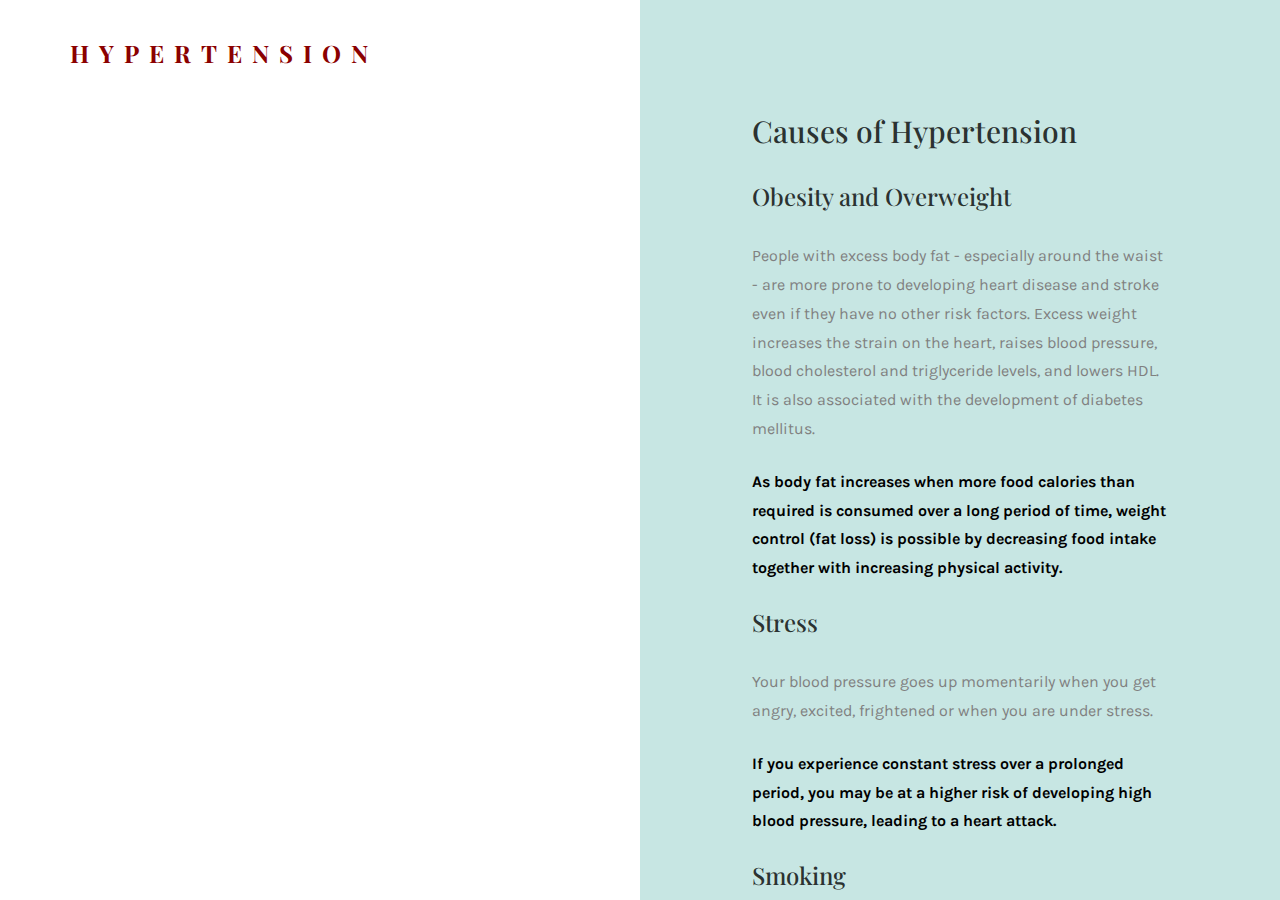
==== commit 12175f1a: "update" ====
--- a/causes.html
+++ b/causes.html
@@ -57,6 +57,11 @@
 		font-weight: bold;
 		color: black;
 	}
+	.work-desc{
+		height: inherit;
+		overflow: scroll;
+		/* border: 1px solid red; */
+	}
 	</style>
 	<body>
 
@@ -120,8 +125,8 @@
 
 		<div class="work-single-flex js-fullheight">
 			<!-- <div class="col-half js-full-height work-img" style="background-image: url(images/work-3.jpg);"></div> -->
-			<div class="col-half js-full-height work-img">
-				<div id="chartContainer" style="height: 60%;width: 60%; margin-top: 10%; margin-left: 20%"></div>
+			<div class="col-half js-full-height work-img" style="background-image: url(images/causes1.jpg); background-size: cover;">
+				<!-- <div id="chartContainer" style="height: 60%;width: 60%; margin-top: 10%; margin-left: 20%"></div> -->
 			</div>
 			<div class="col-half js-fullheight">
 				<div class="display-t js-fullheight">
